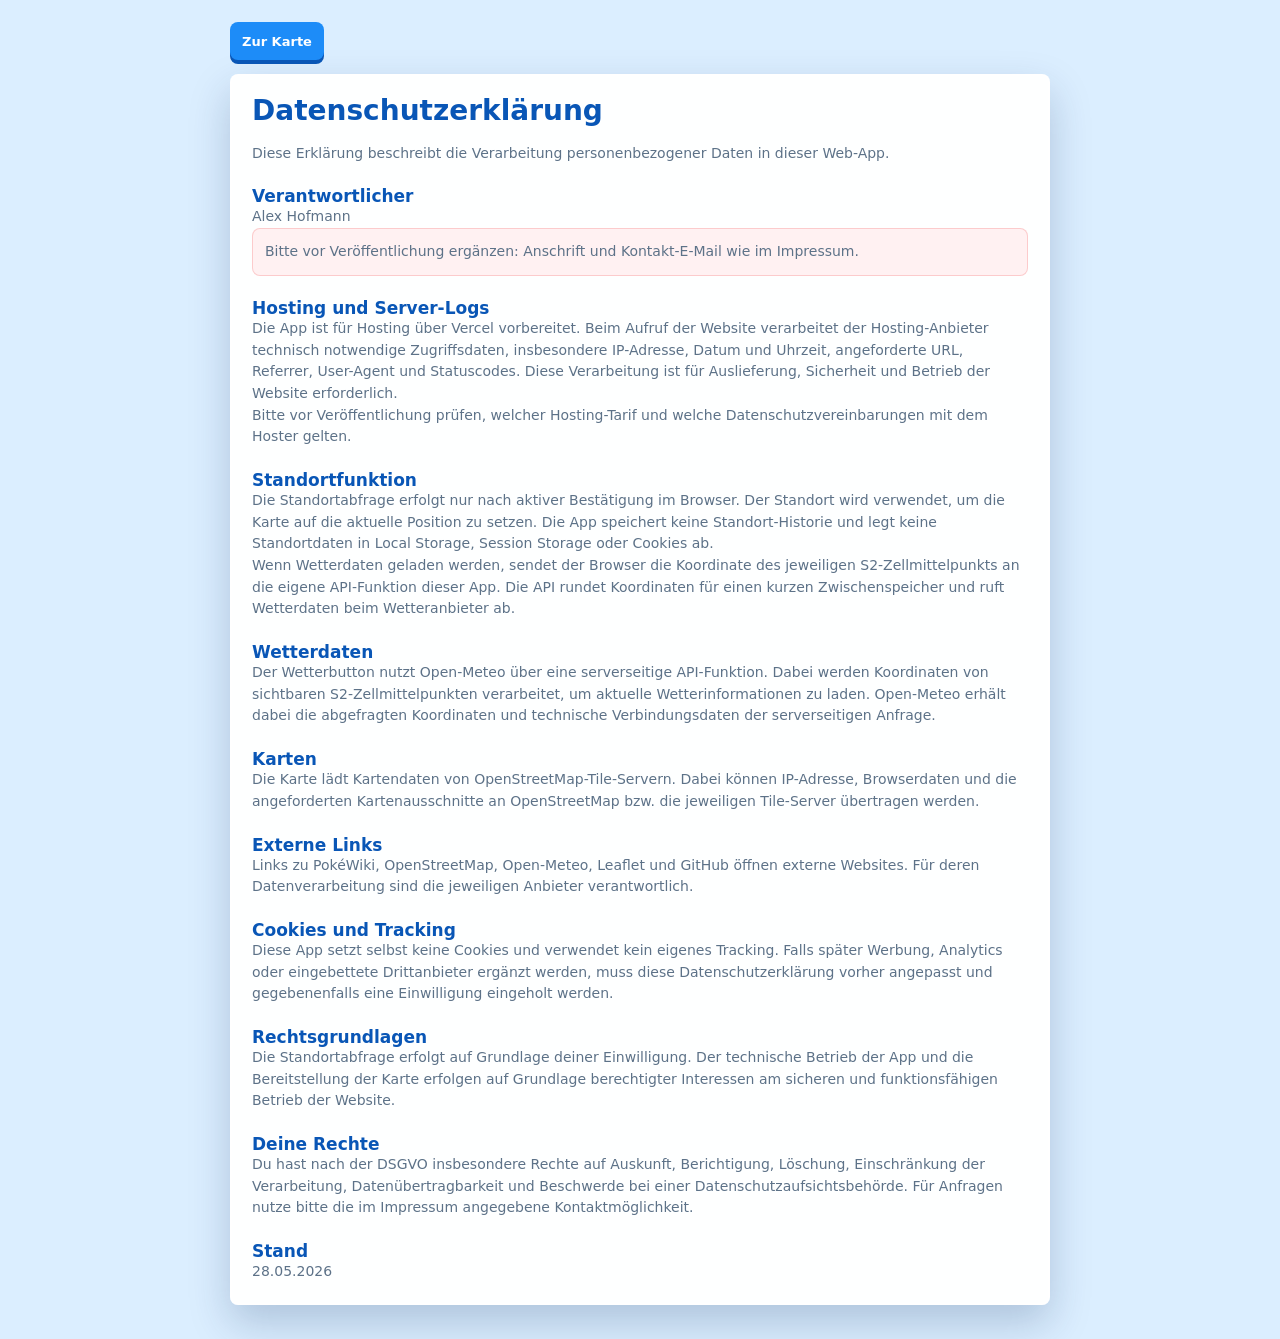
==== s2-niantic-map/datenschutz.html @ 235d359f "Add German legal basics" ====
<!doctype html>
<html lang="de">
  <head>
    <meta charset="utf-8" />
    <meta name="viewport" content="width=device-width, initial-scale=1, viewport-fit=cover" />
    <meta name="theme-color" content="#0f766e" />
    <title>Datenschutz · S2 Maps für Niantic Spiele</title>
    <link rel="icon" href="icon.svg" type="image/svg+xml" />
    <link rel="stylesheet" href="styles.css" />
  </head>
  <body class="legal-page">
    <main class="legal-document">
      <a class="legal-back" href="index.html">Zur Karte</a>
      <article class="legal-card">
        <h1>Datenschutzerklärung</h1>
        <p>Diese Erklärung beschreibt die Verarbeitung personenbezogener Daten in dieser Web-App.</p>

        <section>
          <h2>Verantwortlicher</h2>
          <p>Alex Hofmann</p>
          <p class="legal-placeholder">Bitte vor Veröffentlichung ergänzen: Anschrift und Kontakt-E-Mail wie im Impressum.</p>
        </section>

        <section>
          <h2>Hosting und Server-Logs</h2>
          <p>Die App ist für Hosting über Vercel vorbereitet. Beim Aufruf der Website verarbeitet der Hosting-Anbieter technisch notwendige Zugriffsdaten, insbesondere IP-Adresse, Datum und Uhrzeit, angeforderte URL, Referrer, User-Agent und Statuscodes. Diese Verarbeitung ist für Auslieferung, Sicherheit und Betrieb der Website erforderlich.</p>
          <p>Bitte vor Veröffentlichung prüfen, welcher Hosting-Tarif und welche Datenschutzvereinbarungen mit dem Hoster gelten.</p>
        </section>

        <section>
          <h2>Standortfunktion</h2>
          <p>Die Standortabfrage erfolgt nur nach aktiver Bestätigung im Browser. Der Standort wird verwendet, um die Karte auf die aktuelle Position zu setzen. Die App speichert keine Standort-Historie und legt keine Standortdaten in Local Storage, Session Storage oder Cookies ab.</p>
          <p>Wenn Wetterdaten geladen werden, sendet der Browser die Koordinate des jeweiligen S2-Zellmittelpunkts an die eigene API-Funktion dieser App. Die API rundet Koordinaten für einen kurzen Zwischenspeicher und ruft Wetterdaten beim Wetteranbieter ab.</p>
        </section>

        <section>
          <h2>Wetterdaten</h2>
          <p>Der Wetterbutton nutzt Open-Meteo über eine serverseitige API-Funktion. Dabei werden Koordinaten von sichtbaren S2-Zellmittelpunkten verarbeitet, um aktuelle Wetterinformationen zu laden. Open-Meteo erhält dabei die abgefragten Koordinaten und technische Verbindungsdaten der serverseitigen Anfrage.</p>
        </section>

        <section>
          <h2>Karten</h2>
          <p>Die Karte lädt Kartendaten von OpenStreetMap-Tile-Servern. Dabei können IP-Adresse, Browserdaten und die angeforderten Kartenausschnitte an OpenStreetMap bzw. die jeweiligen Tile-Server übertragen werden.</p>
        </section>

        <section>
          <h2>Externe Links</h2>
          <p>Links zu PokéWiki, OpenStreetMap, Open-Meteo, Leaflet und GitHub öffnen externe Websites. Für deren Datenverarbeitung sind die jeweiligen Anbieter verantwortlich.</p>
        </section>

        <section>
          <h2>Cookies und Tracking</h2>
          <p>Diese App setzt selbst keine Cookies und verwendet kein eigenes Tracking. Falls später Werbung, Analytics oder eingebettete Drittanbieter ergänzt werden, muss diese Datenschutzerklärung vorher angepasst und gegebenenfalls eine Einwilligung eingeholt werden.</p>
        </section>

        <section>
          <h2>Rechtsgrundlagen</h2>
          <p>Die Standortabfrage erfolgt auf Grundlage deiner Einwilligung. Der technische Betrieb der App und die Bereitstellung der Karte erfolgen auf Grundlage berechtigter Interessen am sicheren und funktionsfähigen Betrieb der Website.</p>
        </section>

        <section>
          <h2>Deine Rechte</h2>
          <p>Du hast nach der DSGVO insbesondere Rechte auf Auskunft, Berichtigung, Löschung, Einschränkung der Verarbeitung, Datenübertragbarkeit und Beschwerde bei einer Datenschutzaufsichtsbehörde. Für Anfragen nutze bitte die im Impressum angegebene Kontaktmöglichkeit.</p>
        </section>

        <section>
          <h2>Stand</h2>
          <p>28.05.2026</p>
        </section>
      </article>
    </main>
  </body>
</html>
---- s2-niantic-map/styles.css ----
:root {
  color-scheme: light;
  --ink: #102033;
  --muted: #5d7288;
  --surface: rgba(255, 255, 255, 0.92);
  --surface-solid: #ffffff;
  --line: rgba(20, 75, 130, 0.18);
  --shadow: 0 18px 42px rgba(12, 47, 92, 0.2);
  --accent: #1d8cf8;
  --accent-strong: #0956b6;
  --accent-soft: #e7f3ff;
  --spark: #ffcb05;
  --spark-strong: #f2a900;
  --danger: #ef4444;
  font-family:
    Inter, ui-sans-serif, system-ui, -apple-system, BlinkMacSystemFont, "Segoe UI", sans-serif;
}

* {
  box-sizing: border-box;
}

html,
body,
.app-shell,
.map-stage,
#map {
  min-height: 100%;
  height: 100%;
}

body {
  margin: 0;
  color: var(--ink);
  background: #dbeeff;
}

.leaflet-pane,
.leaflet-tile,
.leaflet-marker-icon,
.leaflet-marker-shadow,
.leaflet-tile-container,
.leaflet-pane > svg,
.leaflet-pane > canvas,
.leaflet-zoom-box,
.leaflet-image-layer,
.leaflet-layer {
  position: absolute;
  left: 0;
  top: 0;
}

.leaflet-container {
  overflow: hidden;
  position: relative;
  touch-action: pan-x pan-y;
  font-family: inherit;
}

.leaflet-tile,
.leaflet-marker-icon,
.leaflet-marker-shadow {
  user-select: none;
  -webkit-user-drag: none;
}

.leaflet-tile {
  width: 256px;
  height: 256px;
}

.leaflet-pane {
  z-index: 400;
}

.leaflet-tile-pane {
  z-index: 200;
}

.leaflet-overlay-pane {
  z-index: 400;
}

.leaflet-shadow-pane {
  z-index: 500;
}

.leaflet-marker-pane {
  z-index: 600;
}

.leaflet-tooltip-pane {
  z-index: 650;
}

.leaflet-popup-pane {
  z-index: 700;
}

.leaflet-map-pane canvas,
.leaflet-map-pane svg {
  z-index: 200;
}

.leaflet-control {
  position: relative;
  z-index: 800;
  pointer-events: auto;
}

.leaflet-top,
.leaflet-bottom {
  position: absolute;
  z-index: 1000;
  pointer-events: none;
}

.leaflet-top {
  top: 0;
}

.leaflet-right {
  right: 0;
}

.leaflet-bottom {
  bottom: 0;
}

.leaflet-left {
  left: 0;
}

.leaflet-control {
  float: left;
  clear: both;
}

.leaflet-right .leaflet-control {
  float: right;
}

.leaflet-top .leaflet-control {
  margin-top: 10px;
}

.leaflet-bottom .leaflet-control {
  margin-bottom: 10px;
}

.leaflet-left .leaflet-control {
  margin-left: 10px;
}

.leaflet-right .leaflet-control {
  margin-right: 10px;
}

.leaflet-control-zoom {
  border: 2px solid rgba(255, 255, 255, 0.86);
  border-radius: 8px;
  overflow: hidden;
  background: #fff;
  box-shadow: 0 10px 24px rgba(12, 47, 92, 0.2);
}

.leaflet-control-zoom a {
  display: block;
  width: 40px;
  height: 40px;
  color: #fff;
  text-align: center;
  text-decoration: none;
  line-height: 40px;
  font-size: 20px;
  font-weight: 700;
  background: #1d8cf8;
}

.leaflet-control-zoom a + a {
  border-top: 1px solid rgba(255, 255, 255, 0.32);
}

.leaflet-control-attribution {
  padding: 3px 7px;
  border-radius: 6px 0 0;
  background: rgba(255, 255, 255, 0.9);
}

.leaflet-control-attribution a {
  color: var(--accent-strong);
}

.leaflet-tooltip {
  position: absolute;
  padding: 7px 9px;
  border: 1px solid rgba(29, 140, 248, 0.24);
  border-radius: 6px;
  color: var(--ink);
  background: rgba(255, 255, 255, 0.97);
  box-shadow: 0 10px 26px rgba(12, 47, 92, 0.18);
  white-space: nowrap;
  pointer-events: none;
}

button,
input {
  font: inherit;
}

button {
  border: 0;
  cursor: pointer;
}

.app-shell {
  width: 100%;
  overflow: hidden;
}

.map-stage {
  position: relative;
  isolation: isolate;
}

#map {
  z-index: 1;
  background: #cfe7fb;
}

.awaiting-location #map,
.awaiting-location .topbar,
.awaiting-location .location-panel,
.awaiting-location .location-panel-toggle,
.awaiting-location .panel-toggle,
.awaiting-location .help-toggle,
.awaiting-location .help-panel,
.awaiting-location .about-panel,
.awaiting-location .control-panel,
.awaiting-location .leaflet-control-container {
  visibility: hidden;
}

.topbar {
  position: absolute;
  z-index: 500;
  top: max(12px, env(safe-area-inset-top));
  left: 12px;
  right: 12px;
  display: flex;
  align-items: center;
  justify-content: space-between;
  gap: 12px;
  pointer-events: none;
}

.brand {
  display: flex;
  align-items: center;
  gap: 10px;
  min-width: 0;
  padding: 10px 13px;
  border: 2px solid rgba(255, 255, 255, 0.9);
  border-radius: 8px;
  background: rgba(255, 255, 255, 0.9);
  box-shadow: 0 14px 34px rgba(12, 47, 92, 0.2);
  backdrop-filter: blur(18px);
  pointer-events: auto;
  text-align: left;
  transition:
    border-color 140ms ease,
    box-shadow 140ms ease,
    transform 140ms ease;
}

.brand:hover,
.brand:focus-visible {
  border-color: var(--spark);
  box-shadow: 0 16px 36px rgba(12, 47, 92, 0.24), 0 0 0 3px rgba(255, 203, 5, 0.32);
  transform: translateY(-1px);
}

.brand-mark {
  width: 32px;
  height: 32px;
  flex: 0 0 32px;
  border-radius: 50%;
  border: 3px solid #0956b6;
  background:
    radial-gradient(circle at 70% 30%, var(--spark) 0 10%, transparent 11%),
    linear-gradient(90deg, transparent 0 30%, rgba(9, 86, 182, 0.7) 31% 36%, transparent 37% 63%, rgba(9, 86, 182, 0.7) 64% 69%, transparent 70%),
    linear-gradient(0deg, transparent 0 30%, rgba(9, 86, 182, 0.7) 31% 36%, transparent 37% 63%, rgba(9, 86, 182, 0.7) 64% 69%, transparent 70%),
    radial-gradient(circle, #ffffff 0 58%, #e7f3ff 59% 100%);
  box-shadow:
    inset 0 0 0 2px rgba(255, 255, 255, 0.78),
    0 3px 0 rgba(16, 32, 51, 0.16);
}

.brand h1,
.brand p,
.panel-header h2,
.panel-header p,
.legend h2,
.legend p {
  margin: 0;
}

.brand h1 {
  color: #0956b6;
  font-size: 16px;
  line-height: 1.1;
}

.brand p {
  max-width: 36ch;
  margin-top: 2px;
  color: var(--muted);
  font-size: 12px;
}

.legal-links {
  position: absolute;
  z-index: 540;
  top: max(14px, calc(env(safe-area-inset-top) + 2px));
  right: 12px;
  display: flex;
  gap: 6px;
  pointer-events: auto;
}

.legal-links a {
  min-height: 34px;
  display: inline-flex;
  align-items: center;
  padding: 0 10px;
  border: 1px solid rgba(29, 140, 248, 0.18);
  border-radius: 8px;
  color: #0956b6;
  background: rgba(255, 255, 255, 0.94);
  box-shadow: 0 10px 24px rgba(12, 47, 92, 0.16);
  font-size: 12px;
  font-weight: 900;
  text-decoration: none;
  backdrop-filter: blur(18px);
}

.legal-links a:hover,
.legal-links a:focus-visible {
  border-color: var(--spark);
  background: #fff8d6;
}

.about-panel {
  position: absolute;
  z-index: 525;
  top: max(82px, calc(env(safe-area-inset-top) + 82px));
  left: 12px;
  width: min(390px, calc(100vw - 24px));
  display: grid;
  gap: 12px;
  padding: 14px;
  border: 2px solid rgba(255, 255, 255, 0.92);
  border-radius: 8px;
  background: rgba(255, 255, 255, 0.96);
  box-shadow: 0 18px 42px rgba(12, 47, 92, 0.24);
  backdrop-filter: blur(18px);
  transition:
    opacity 160ms ease,
    transform 160ms ease,
    visibility 160ms ease;
}

.about-panel.is-collapsed {
  visibility: hidden;
  opacity: 0;
  transform: translateY(-12px);
  pointer-events: none;
}

.about-list,
.about-list dt,
.about-list dd {
  margin: 0;
}

.about-list {
  display: grid;
  gap: 8px;
}

.about-list div {
  display: grid;
  grid-template-columns: 74px minmax(0, 1fr);
  gap: 10px;
  align-items: baseline;
  min-width: 0;
  padding: 9px 10px;
  border: 1px solid rgba(29, 140, 248, 0.14);
  border-radius: 8px;
  background: #f8fbff;
}

.about-list dt {
  color: #0956b6;
  font-size: 12px;
  font-weight: 900;
}

.about-list dd {
  min-width: 0;
  color: var(--muted);
  font-size: 12px;
  line-height: 1.35;
  overflow-wrap: anywhere;
}

.about-list a {
  color: #0956b6;
  font-weight: 900;
  text-decoration: none;
}

.about-list a:hover,
.about-list a:focus-visible {
  text-decoration: underline;
}

.icon-button {
  display: grid;
  width: 44px;
  height: 44px;
  place-items: center;
  flex: 0 0 44px;
  border: 2px solid rgba(255, 255, 255, 0.9);
  border-radius: 8px;
  color: #0956b6;
  background: #fff;
  box-shadow: 0 8px 18px rgba(12, 47, 92, 0.16);
  pointer-events: auto;
}

.icon-button span {
  font-size: 24px;
  line-height: 1;
}

.icon-button.compact {
  width: 42px;
  height: 42px;
  box-shadow: none;
}

.ghost {
  color: var(--muted);
  background: transparent;
  box-shadow: none;
}

.panel-close-button {
  display: grid;
  width: 48px;
  height: 48px;
  place-items: center;
  flex: 0 0 48px;
  border: 1px solid rgba(29, 140, 248, 0.18);
  border-radius: 8px;
  color: #0956b6;
  background: #f1f8ff;
  font-size: 24px;
  line-height: 1;
}

.location-consent {
  position: absolute;
  z-index: 530;
  top: 50%;
  left: 50%;
  width: min(340px, calc(100vw - 24px));
  display: grid;
  gap: 14px;
  padding: 16px;
  border: 2px solid rgba(255, 255, 255, 0.95);
  border-radius: 8px;
  background: rgba(255, 255, 255, 0.94);
  box-shadow: 0 20px 46px rgba(12, 47, 92, 0.28);
  transform: translate(-50%, -50%);
  backdrop-filter: blur(18px);
}

.location-consent.is-hidden {
  display: none;
}

.location-consent p {
  margin: 0;
  color: #0956b6;
  font-size: 17px;
  font-weight: 900;
  text-align: center;
}

.location-consent span {
  color: var(--muted);
  font-size: 12px;
  line-height: 1.4;
  text-align: center;
}

.location-consent div {
  display: grid;
  grid-template-columns: 1fr 1fr;
  gap: 8px;
}

.location-consent button {
  min-height: 44px;
  border-radius: 8px;
  color: #fff;
  background: #1d8cf8;
  box-shadow: 0 4px 0 #0956b6;
  font-weight: 900;
}

.location-consent button + button {
  color: #102033;
  background: var(--spark);
  box-shadow: 0 4px 0 var(--spark-strong);
}

.location-panel {
  position: absolute;
  z-index: 505;
  top: max(82px, calc(env(safe-area-inset-top) + 82px));
  left: 12px;
  width: min(430px, calc(100vw - 24px));
  display: grid;
  gap: 9px;
  padding: 12px;
  border: 2px solid rgba(255, 255, 255, 0.9);
  border-radius: 8px;
  background: rgba(255, 255, 255, 0.92);
  box-shadow: 0 14px 34px rgba(12, 47, 92, 0.2);
  backdrop-filter: blur(18px);
  transition:
    opacity 160ms ease,
    transform 160ms ease,
    visibility 160ms ease;
}

.location-panel.is-collapsed {
  visibility: hidden;
  opacity: 0;
  transform: translateY(-12px);
  pointer-events: none;
}

.location-panel-header {
  display: flex;
  align-items: center;
  justify-content: space-between;
  gap: 10px;
}

.location-panel-header span {
  color: #0956b6;
  font-size: 14px;
  font-weight: 900;
}

.location-panel-toggle {
  position: absolute;
  z-index: 506;
  top: max(82px, calc(env(safe-area-inset-top) + 82px));
  left: 12px;
  display: none;
  width: 48px;
  height: 48px;
  border: 2px solid rgba(255, 255, 255, 0.9);
  border-radius: 8px;
  color: #0956b6;
  background: #fff;
  box-shadow: 0 12px 28px rgba(12, 47, 92, 0.2);
  font-size: 36px;
}

.location-panel-toggle.is-visible {
  display: grid;
  place-items: center;
}

.mode-switch {
  display: grid;
  grid-template-columns: 1fr 1fr;
  gap: 6px;
}

.mode-switch label {
  min-width: 0;
}

.mode-switch input {
  position: absolute;
  opacity: 0;
  pointer-events: none;
}

.mode-switch span {
  display: grid;
  min-height: 34px;
  place-items: center;
  border: 1px solid rgba(29, 140, 248, 0.18);
  border-radius: 8px;
  color: #5d7288;
  background: #f1f8ff;
  font-size: 13px;
  font-weight: 800;
}

.mode-switch input:checked + span {
  color: #fff;
  border-color: #0956b6;
  background: #1d8cf8;
}

.location-row {
  display: grid;
  grid-template-columns: minmax(0, 1fr) 64px 42px;
  gap: 8px;
}

.location-row input {
  min-width: 0;
  min-height: 42px;
  padding: 0 11px;
  border: 1px solid rgba(29, 140, 248, 0.24);
  border-radius: 8px;
  color: var(--ink);
  background: #fff;
}

.location-row button:not(.icon-button) {
  min-height: 42px;
  border-radius: 8px;
  color: #fff;
  background: #1d8cf8;
  box-shadow: 0 3px 0 #0956b6;
  font-weight: 900;
}

.location-panel p {
  margin: 0;
  color: var(--muted);
  font-size: 12px;
  line-height: 1.35;
}

.panel-toggle {
  position: absolute;
  z-index: 520;
  right: 14px;
  bottom: max(18px, env(safe-area-inset-bottom));
  min-width: 84px;
  min-height: 44px;
  border-radius: 8px;
  color: #fff;
  background: #1d8cf8;
  box-shadow: 0 5px 0 #0956b6, 0 14px 28px rgba(12, 47, 92, 0.2);
  font-weight: 900;
}

.help-toggle {
  position: absolute;
  z-index: 520;
  right: 108px;
  bottom: max(18px, env(safe-area-inset-bottom));
  width: 44px;
  height: 44px;
  border-radius: 50%;
  color: #102033;
  background: var(--spark);
  box-shadow: 0 5px 0 var(--spark-strong), 0 14px 28px rgba(12, 47, 92, 0.2);
  font-size: 20px;
  font-weight: 900;
}

.help-panel {
  position: absolute;
  z-index: 515;
  right: 12px;
  bottom: 78px;
  width: min(372px, calc(100vw - 24px));
  max-height: min(64vh, 540px);
  display: flex;
  flex-direction: column;
  gap: 12px;
  padding: 14px;
  border: 2px solid rgba(255, 255, 255, 0.9);
  border-radius: 8px;
  background: rgba(255, 255, 255, 0.94);
  box-shadow: 0 18px 42px rgba(12, 47, 92, 0.24);
  backdrop-filter: blur(18px);
  transition:
    opacity 160ms ease,
    transform 160ms ease,
    visibility 160ms ease;
}

.help-panel.is-collapsed {
  visibility: hidden;
  opacity: 0;
  transform: translateY(16px);
  pointer-events: none;
}

.control-panel {
  position: absolute;
  z-index: 510;
  right: 12px;
  bottom: 78px;
  width: min(372px, calc(100vw - 24px));
  max-height: min(72vh, 660px);
  display: flex;
  flex-direction: column;
  gap: 14px;
  padding: 14px;
  border: 2px solid rgba(255, 255, 255, 0.9);
  border-radius: 8px;
  background: rgba(255, 255, 255, 0.94);
  box-shadow: 0 18px 42px rgba(12, 47, 92, 0.24);
  backdrop-filter: blur(18px);
  transform: translateY(0);
  transition:
    opacity 160ms ease,
    transform 160ms ease,
    visibility 160ms ease;
}

.control-panel.is-collapsed {
  visibility: hidden;
  opacity: 0;
  transform: translateY(16px);
  pointer-events: none;
}

.panel-header {
  display: flex;
  justify-content: space-between;
  gap: 12px;
  align-items: center;
}

.panel-header h2,
.legend h2 {
  color: #0956b6;
  font-size: 14px;
  letter-spacing: 0;
}

.panel-header p {
  margin-top: 3px;
  color: var(--muted);
  font-size: 12px;
}

.layer-list {
  display: grid;
  gap: 10px;
  overflow: auto;
  padding-right: 2px;
}

.layer-card {
  position: relative;
  display: grid;
  grid-template-columns: 1fr 32px;
  gap: 8px;
  padding: 11px;
  border: 1px solid rgba(29, 140, 248, 0.16);
  border-radius: 8px;
  background: #f8fbff;
}

.layer-toggle {
  display: grid;
  grid-template-columns: 20px 18px 1fr;
  gap: 9px;
  align-items: center;
  min-width: 0;
  font-weight: 700;
}

.layer-toggle input {
  width: 20px;
  height: 20px;
  accent-color: var(--accent);
}

.swatch {
  width: 16px;
  height: 16px;
  border-radius: 4px;
  border: 3px solid currentColor;
  background: color-mix(in srgb, currentColor 20%, transparent);
}

.layer-title {
  min-width: 0;
  font-size: 14px;
}

.info-button {
  width: 32px;
  height: 32px;
  border-radius: 50%;
  color: #0956b6;
  background: #e7f3ff;
  font-weight: 900;
}

.layer-description {
  display: none;
  grid-column: 1 / -1;
  margin: 0;
  color: var(--muted);
  font-size: 12px;
  line-height: 1.45;
}

.layer-card.is-open .layer-description,
.layer-card:focus-within .layer-description,
.layer-card:hover .layer-description {
  display: block;
}

.weather-controls {
  display: grid;
  grid-template-columns: 1fr 88px;
  gap: 10px;
  align-items: center;
  padding: 11px;
  border: 1px solid rgba(29, 140, 248, 0.16);
  border-radius: 8px;
  background: #f8fbff;
}

.weather-controls h2,
.weather-controls p {
  margin: 0;
}

.weather-controls h2 {
  color: #0956b6;
  font-size: 14px;
}

.weather-controls p {
  margin-top: 3px;
  color: var(--muted);
  font-size: 12px;
  line-height: 1.35;
}

.weather-controls button {
  min-height: 40px;
  border-radius: 8px;
  color: #fff;
  background: #1d8cf8;
  box-shadow: 0 3px 0 #0956b6;
  font-weight: 900;
}

.weather-controls button.is-active {
  background: var(--danger);
  box-shadow: 0 3px 0 #b91c1c;
}

.legend {
  padding-top: 12px;
  border-top: 1px solid var(--line);
}

.boost-list {
  padding-top: 12px;
  border-top: 1px solid var(--line);
}

.help-panel .boost-list {
  overflow: auto;
  padding-top: 0;
  border-top: 0;
}

.boost-list h2,
.boost-list dl,
.boost-list dt,
.boost-list dd {
  margin: 0;
}

.boost-list h2 {
  font-size: 14px;
}

.boost-list dl {
  display: grid;
  gap: 6px;
  margin-top: 8px;
}

.boost-list div {
  display: grid;
  grid-template-columns: 104px minmax(0, 1fr);
  gap: 8px;
  align-items: start;
  min-width: 0;
}

.boost-list dt {
  color: #0956b6;
  font-size: 12px;
  font-weight: 900;
}

.boost-list dd {
  display: grid;
  gap: 2px;
  min-width: 0;
  color: var(--muted);
  font-size: 12px;
  line-height: 1.25;
}

.boost-list b {
  color: var(--ink);
  font-weight: 900;
}

.boost-list span {
  display: block;
}

.type-links {
  display: flex;
  flex-wrap: wrap;
  gap: 6px;
}

.type-links a {
  display: inline-flex;
  min-height: 28px;
  align-items: center;
  padding: 0 9px;
  border: 1px solid rgba(29, 140, 248, 0.2);
  border-radius: 8px;
  color: #0956b6;
  background: #e7f3ff;
  font-size: 12px;
  font-weight: 900;
  text-decoration: none;
}

.type-links a:hover,
.type-links a:focus-visible {
  border-color: var(--spark);
  background: #fff8d6;
  text-decoration: none;
}

.source-note {
  margin: 10px 0 0;
  color: var(--muted);
  font-size: 11px;
  line-height: 1.35;
}

.legend p {
  margin-top: 5px;
  color: var(--muted);
  font-size: 12px;
  line-height: 1.45;
}

.s2-label {
  padding: 3px 7px;
  border-radius: 8px;
  border: 2px solid rgba(255, 255, 255, 0.92);
  color: #0956b6;
  background: rgba(255, 255, 255, 0.9);
  box-shadow: 0 7px 16px rgba(12, 47, 92, 0.16);
  font-size: 10px;
  font-weight: 900;
  white-space: nowrap;
}

.s2-label.is-weather {
  color: #fff;
  border-color: rgba(255, 255, 255, 0.92);
  box-shadow: 0 8px 18px rgba(12, 47, 92, 0.24);
  text-shadow: 0 1px 1px rgba(0, 0, 0, 0.28);
}

.leaflet-control-attribution {
  font-size: 10px;
}

.legal-page {
  min-height: 100%;
  height: auto;
  overflow: auto;
  background: #dbeeff;
}

.legal-document {
  width: min(820px, calc(100vw - 28px));
  margin: 0 auto;
  padding: max(22px, env(safe-area-inset-top)) 0 max(34px, env(safe-area-inset-bottom));
  color: var(--ink);
}

.legal-back {
  display: inline-flex;
  min-height: 38px;
  align-items: center;
  margin-bottom: 14px;
  padding: 0 12px;
  border-radius: 8px;
  color: #fff;
  background: #1d8cf8;
  box-shadow: 0 4px 0 #0956b6;
  font-size: 13px;
  font-weight: 900;
  text-decoration: none;
}

.legal-card {
  display: grid;
  gap: 16px;
  padding: 20px;
  border: 2px solid rgba(255, 255, 255, 0.92);
  border-radius: 8px;
  background: rgba(255, 255, 255, 0.96);
  box-shadow: 0 18px 42px rgba(12, 47, 92, 0.22);
}

.legal-card h1,
.legal-card h2,
.legal-card p,
.legal-card ul {
  margin: 0;
}

.legal-card h1 {
  color: #0956b6;
  font-size: 28px;
  line-height: 1.1;
}

.legal-card h2 {
  margin-top: 6px;
  color: #0956b6;
  font-size: 17px;
}

.legal-card p,
.legal-card li {
  color: var(--muted);
  font-size: 14px;
  line-height: 1.55;
}

.legal-card ul {
  padding-left: 20px;
}

.legal-card a {
  color: #0956b6;
  font-weight: 800;
}

.legal-placeholder {
  padding: 12px;
  border: 1px solid rgba(239, 68, 68, 0.22);
  border-radius: 8px;
  color: #991b1b;
  background: #fff1f2;
}

@media (max-width: 700px) {
  .topbar {
    align-items: flex-start;
  }

  .brand {
    max-width: calc(100vw - 82px);
  }

  .legal-links {
    top: max(74px, calc(env(safe-area-inset-top) + 74px));
    left: 10px;
    right: auto;
  }

  .awaiting-location .legal-links {
    top: max(12px, env(safe-area-inset-top));
    left: auto;
    right: 10px;
  }

  .legal-links a {
    min-height: 32px;
    padding: 0 8px;
    font-size: 11px;
  }

  .brand p {
    display: none;
  }

  .location-panel {
    top: max(114px, calc(env(safe-area-inset-top) + 114px));
    left: 10px;
    right: 10px;
    width: auto;
  }

  .about-panel {
    top: max(74px, calc(env(safe-area-inset-top) + 74px));
    left: 10px;
    right: 10px;
    width: auto;
  }

  .location-panel-toggle {
    top: max(114px, calc(env(safe-area-inset-top) + 114px));
    left: 10px;
  }

  .control-panel {
    left: 10px;
    right: 10px;
    bottom: 74px;
    width: auto;
    max-height: 56vh;
  }

  .help-panel {
    left: 10px;
    right: 10px;
    bottom: 74px;
    width: auto;
  }
}
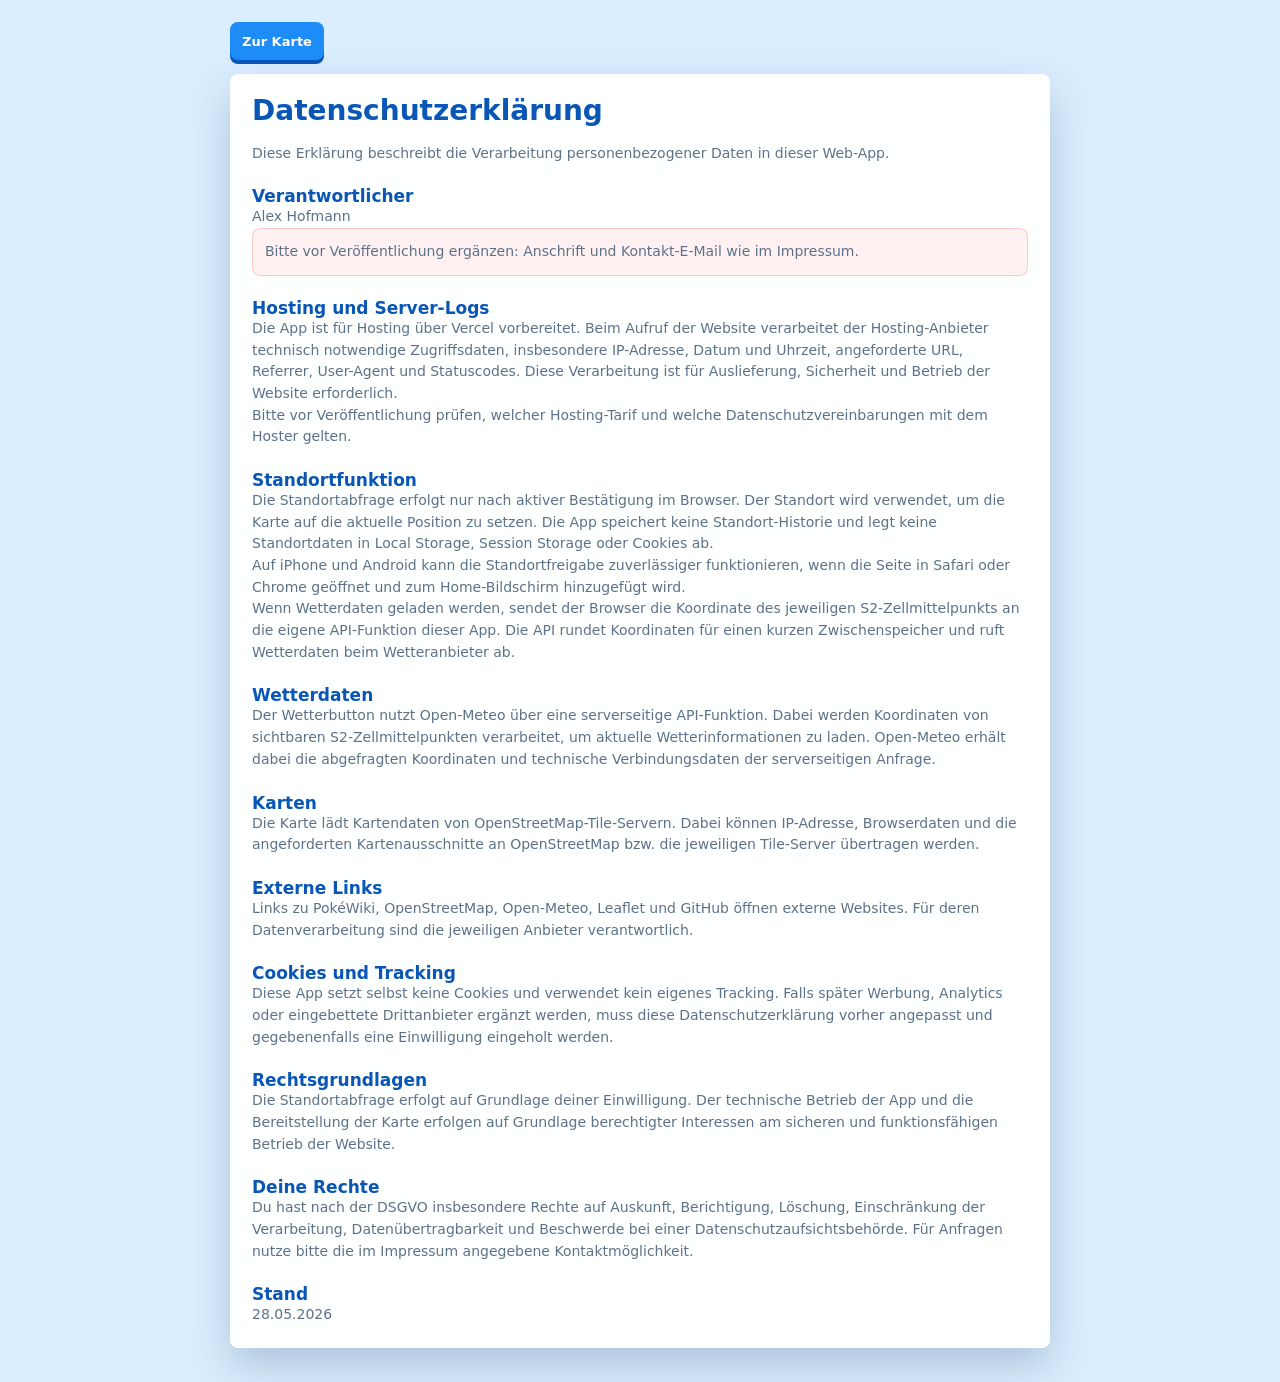
==== commit d5e0c3e4: "Add PWA install support" ====
--- a/s2-niantic-map/datenschutz.html
+++ b/s2-niantic-map/datenschutz.html
@@ -4,7 +4,7 @@
     <meta charset="utf-8" />
     <meta name="viewport" content="width=device-width, initial-scale=1, viewport-fit=cover" />
     <meta name="theme-color" content="#0f766e" />
-    <title>Datenschutz · S2 Maps für Niantic Spiele</title>
+    <title>Datenschutz · S2 Maps für Niantic-Spiele</title>
     <link rel="icon" href="icon.svg" type="image/svg+xml" />
     <link rel="stylesheet" href="styles.css" />
   </head>
@@ -30,6 +30,7 @@
         <section>
           <h2>Standortfunktion</h2>
           <p>Die Standortabfrage erfolgt nur nach aktiver Bestätigung im Browser. Der Standort wird verwendet, um die Karte auf die aktuelle Position zu setzen. Die App speichert keine Standort-Historie und legt keine Standortdaten in Local Storage, Session Storage oder Cookies ab.</p>
+          <p>Auf iPhone und Android kann die Standortfreigabe zuverlässiger funktionieren, wenn die Seite in Safari oder Chrome geöffnet und zum Home-Bildschirm hinzugefügt wird.</p>
           <p>Wenn Wetterdaten geladen werden, sendet der Browser die Koordinate des jeweiligen S2-Zellmittelpunkts an die eigene API-Funktion dieser App. Die API rundet Koordinaten für einen kurzen Zwischenspeicher und ruft Wetterdaten beim Wetteranbieter ab.</p>
         </section>
 
--- a/s2-niantic-map/styles.css
+++ b/s2-niantic-map/styles.css
@@ -425,6 +425,33 @@
   text-decoration: underline;
 }
 
+.install-box {
+  display: grid;
+  gap: 7px;
+}
+
+.install-box button {
+  min-height: 38px;
+  width: fit-content;
+  padding: 0 12px;
+  border-radius: 8px;
+  color: #fff;
+  background: #1d8cf8;
+  box-shadow: 0 3px 0 #0956b6;
+  font-size: 12px;
+  font-weight: 900;
+}
+
+.install-box button.is-hidden {
+  display: none;
+}
+
+.install-box span {
+  color: var(--muted);
+  font-size: 12px;
+  line-height: 1.35;
+}
+
 .icon-button {
   display: grid;
   width: 44px;
@@ -1124,7 +1151,7 @@
   }
 
   .about-panel {
-    top: max(74px, calc(env(safe-area-inset-top) + 74px));
+    top: max(114px, calc(env(safe-area-inset-top) + 114px));
     left: 10px;
     right: 10px;
     width: auto;
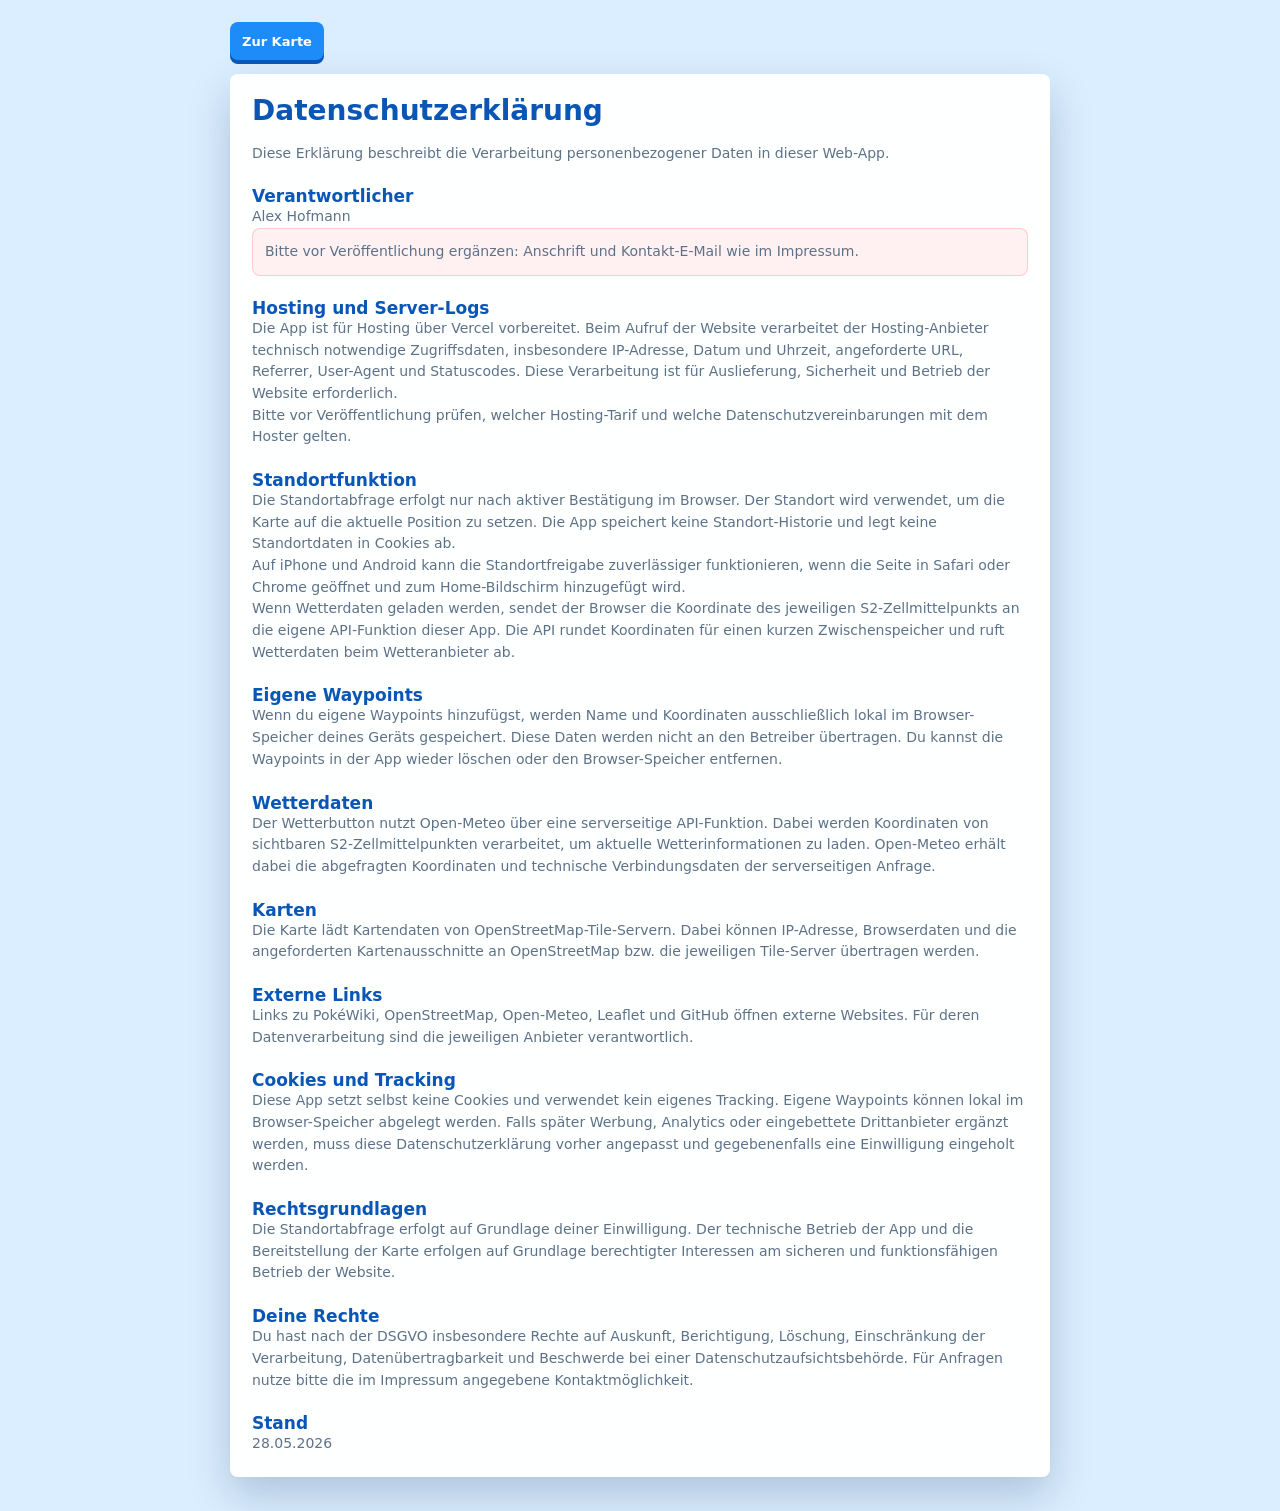
==== commit d2b4369b: "Add local waypoint entry flow" ====
--- a/s2-niantic-map/datenschutz.html
+++ b/s2-niantic-map/datenschutz.html
@@ -29,9 +29,14 @@
 
         <section>
           <h2>Standortfunktion</h2>
-          <p>Die Standortabfrage erfolgt nur nach aktiver Bestätigung im Browser. Der Standort wird verwendet, um die Karte auf die aktuelle Position zu setzen. Die App speichert keine Standort-Historie und legt keine Standortdaten in Local Storage, Session Storage oder Cookies ab.</p>
+          <p>Die Standortabfrage erfolgt nur nach aktiver Bestätigung im Browser. Der Standort wird verwendet, um die Karte auf die aktuelle Position zu setzen. Die App speichert keine Standort-Historie und legt keine Standortdaten in Cookies ab.</p>
           <p>Auf iPhone und Android kann die Standortfreigabe zuverlässiger funktionieren, wenn die Seite in Safari oder Chrome geöffnet und zum Home-Bildschirm hinzugefügt wird.</p>
           <p>Wenn Wetterdaten geladen werden, sendet der Browser die Koordinate des jeweiligen S2-Zellmittelpunkts an die eigene API-Funktion dieser App. Die API rundet Koordinaten für einen kurzen Zwischenspeicher und ruft Wetterdaten beim Wetteranbieter ab.</p>
+        </section>
+
+        <section>
+          <h2>Eigene Waypoints</h2>
+          <p>Wenn du eigene Waypoints hinzufügst, werden Name und Koordinaten ausschließlich lokal im Browser-Speicher deines Geräts gespeichert. Diese Daten werden nicht an den Betreiber übertragen. Du kannst die Waypoints in der App wieder löschen oder den Browser-Speicher entfernen.</p>
         </section>
 
         <section>
@@ -51,7 +56,7 @@
 
         <section>
           <h2>Cookies und Tracking</h2>
-          <p>Diese App setzt selbst keine Cookies und verwendet kein eigenes Tracking. Falls später Werbung, Analytics oder eingebettete Drittanbieter ergänzt werden, muss diese Datenschutzerklärung vorher angepasst und gegebenenfalls eine Einwilligung eingeholt werden.</p>
+          <p>Diese App setzt selbst keine Cookies und verwendet kein eigenes Tracking. Eigene Waypoints können lokal im Browser-Speicher abgelegt werden. Falls später Werbung, Analytics oder eingebettete Drittanbieter ergänzt werden, muss diese Datenschutzerklärung vorher angepasst und gegebenenfalls eine Einwilligung eingeholt werden.</p>
         </section>
 
         <section>
--- a/s2-niantic-map/styles.css
+++ b/s2-niantic-map/styles.css
@@ -901,6 +901,153 @@
   box-shadow: 0 3px 0 #b91c1c;
 }
 
+.waypoint-controls {
+  display: grid;
+  gap: 9px;
+  padding: 11px;
+  border: 1px solid rgba(29, 140, 248, 0.16);
+  border-radius: 8px;
+  background: #f8fbff;
+}
+
+.waypoint-header {
+  display: grid;
+  grid-template-columns: 1fr 74px;
+  gap: 10px;
+  align-items: center;
+}
+
+.waypoint-controls h2,
+.waypoint-controls p {
+  margin: 0;
+}
+
+.waypoint-controls h2 {
+  color: #0956b6;
+  font-size: 14px;
+}
+
+.waypoint-controls p {
+  margin-top: 3px;
+  color: var(--muted);
+  font-size: 12px;
+  line-height: 1.35;
+}
+
+.waypoint-controls input,
+.waypoint-controls textarea {
+  width: 100%;
+  min-width: 0;
+  border: 1px solid rgba(29, 140, 248, 0.2);
+  border-radius: 8px;
+  color: var(--ink);
+  background: #fff;
+}
+
+.waypoint-controls input {
+  min-height: 40px;
+  padding: 0 10px;
+}
+
+.waypoint-controls textarea {
+  resize: vertical;
+  min-height: 68px;
+  padding: 9px 10px;
+  line-height: 1.35;
+}
+
+.waypoint-actions {
+  display: grid;
+  grid-template-columns: 1fr 1fr;
+  gap: 8px;
+}
+
+.waypoint-controls button {
+  min-height: 38px;
+  border-radius: 8px;
+  color: #fff;
+  background: #1d8cf8;
+  box-shadow: 0 3px 0 #0956b6;
+  font-size: 12px;
+  font-weight: 900;
+}
+
+#clearWaypointsButton {
+  color: #102033;
+  background: var(--spark);
+  box-shadow: 0 3px 0 var(--spark-strong);
+}
+
+.waypoint-list {
+  display: grid;
+  gap: 7px;
+  max-height: 180px;
+  overflow: auto;
+}
+
+.waypoint-item {
+  display: grid;
+  grid-template-columns: 1fr auto;
+  gap: 8px;
+  align-items: center;
+  padding: 8px;
+  border: 1px solid rgba(29, 140, 248, 0.14);
+  border-radius: 8px;
+  background: #fff;
+}
+
+.waypoint-item.has-conflict {
+  border-color: rgba(239, 68, 68, 0.28);
+  background: #fff7f7;
+}
+
+.waypoint-item div {
+  display: grid;
+  min-width: 0;
+  gap: 2px;
+}
+
+.waypoint-item strong,
+.waypoint-item span,
+.waypoint-item em {
+  min-width: 0;
+  overflow: hidden;
+  text-overflow: ellipsis;
+  white-space: nowrap;
+}
+
+.waypoint-item strong {
+  color: var(--ink);
+  font-size: 12px;
+}
+
+.waypoint-item span,
+.waypoint-item em {
+  color: var(--muted);
+  font-size: 11px;
+}
+
+.waypoint-item em {
+  color: #0956b6;
+  font-style: normal;
+  font-weight: 900;
+}
+
+.waypoint-item.has-conflict em {
+  color: #b91c1c;
+}
+
+.waypoint-item div + div {
+  display: flex;
+  gap: 6px;
+}
+
+.waypoint-item button {
+  min-height: 32px;
+  padding: 0 9px;
+  box-shadow: none;
+}
+
 .legend {
   padding-top: 12px;
   border-top: 1px solid var(--line);
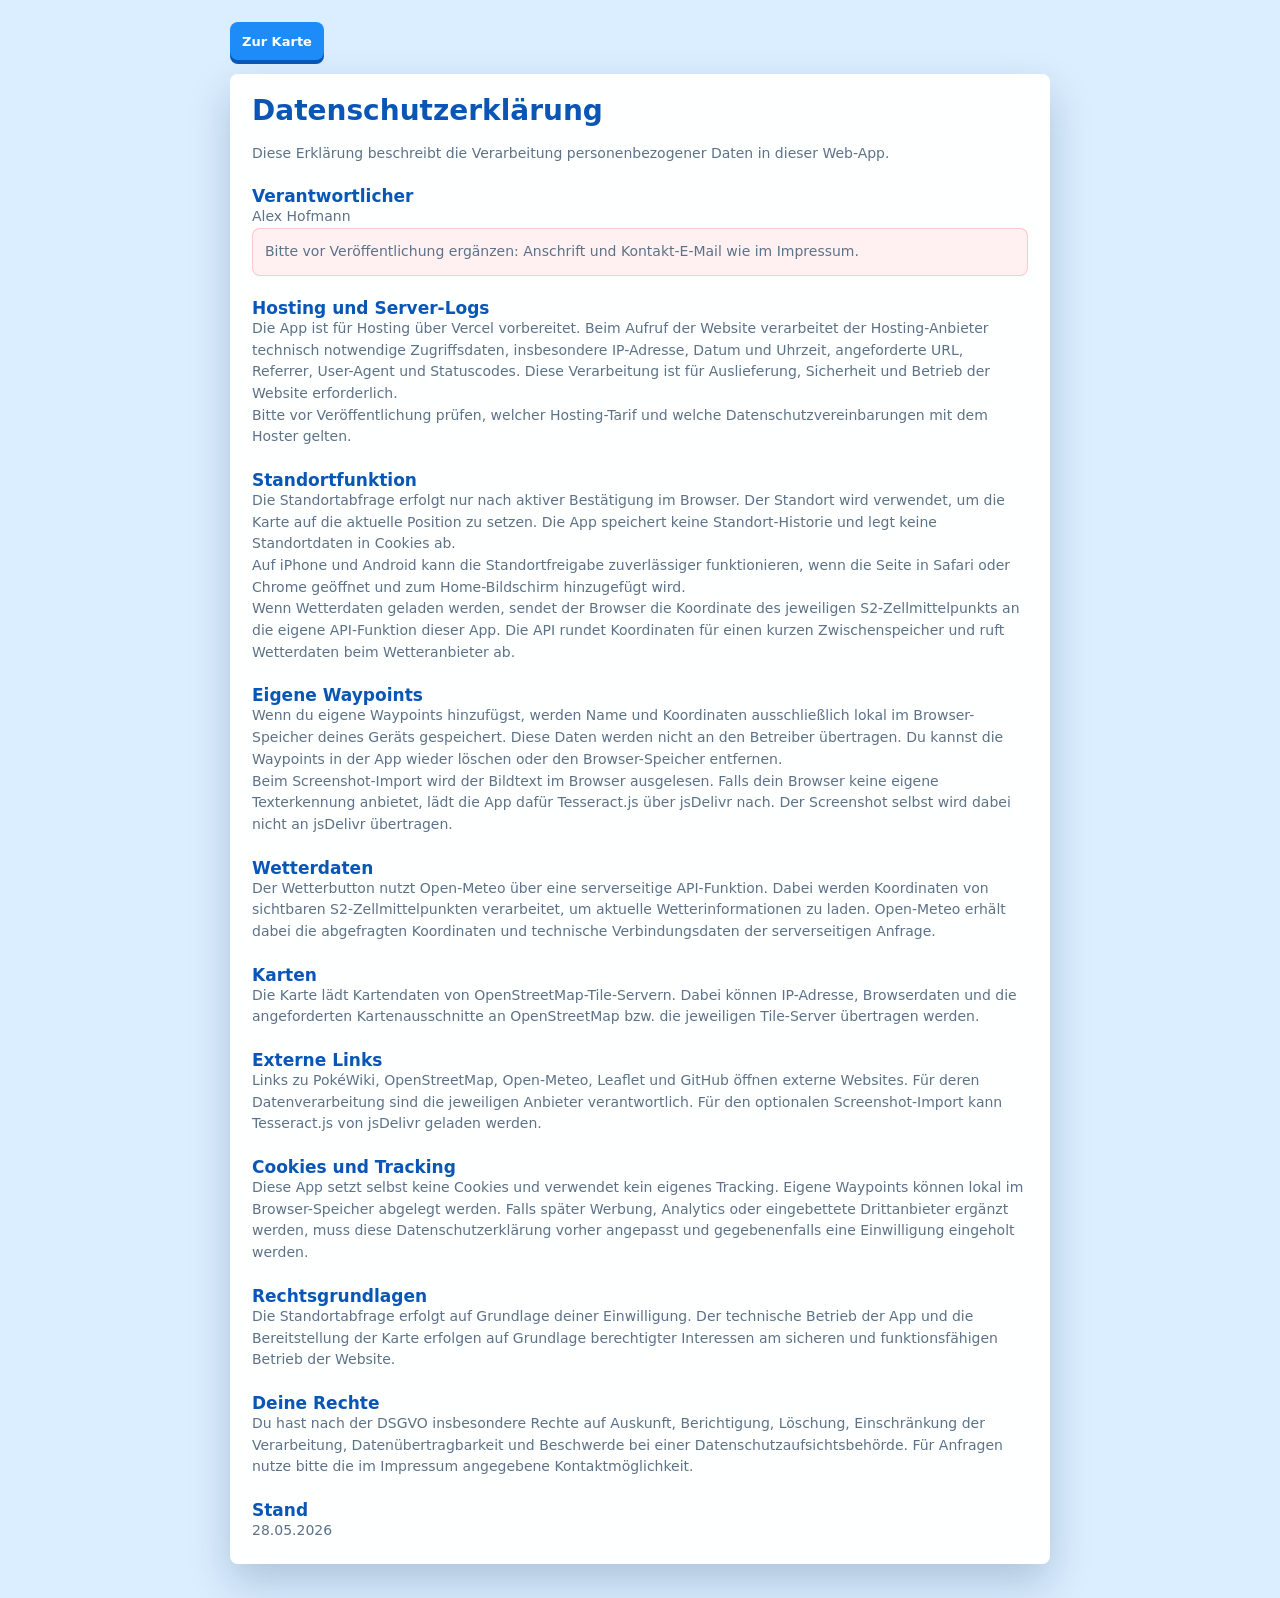
==== commit cb40c565: "Add screenshot waypoint import" ====
--- a/s2-niantic-map/datenschutz.html
+++ b/s2-niantic-map/datenschutz.html
@@ -37,6 +37,7 @@
         <section>
           <h2>Eigene Waypoints</h2>
           <p>Wenn du eigene Waypoints hinzufügst, werden Name und Koordinaten ausschließlich lokal im Browser-Speicher deines Geräts gespeichert. Diese Daten werden nicht an den Betreiber übertragen. Du kannst die Waypoints in der App wieder löschen oder den Browser-Speicher entfernen.</p>
+          <p>Beim Screenshot-Import wird der Bildtext im Browser ausgelesen. Falls dein Browser keine eigene Texterkennung anbietet, lädt die App dafür Tesseract.js über jsDelivr nach. Der Screenshot selbst wird dabei nicht an jsDelivr übertragen.</p>
         </section>
 
         <section>
@@ -51,7 +52,7 @@
 
         <section>
           <h2>Externe Links</h2>
-          <p>Links zu PokéWiki, OpenStreetMap, Open-Meteo, Leaflet und GitHub öffnen externe Websites. Für deren Datenverarbeitung sind die jeweiligen Anbieter verantwortlich.</p>
+          <p>Links zu PokéWiki, OpenStreetMap, Open-Meteo, Leaflet und GitHub öffnen externe Websites. Für deren Datenverarbeitung sind die jeweiligen Anbieter verantwortlich. Für den optionalen Screenshot-Import kann Tesseract.js von jsDelivr geladen werden.</p>
         </section>
 
         <section>
--- a/s2-niantic-map/styles.css
+++ b/s2-niantic-map/styles.css
@@ -166,13 +166,13 @@
 
 .leaflet-control-zoom a {
   display: block;
-  width: 40px;
-  height: 40px;
+  width: 32px;
+  height: 32px;
   color: #fff;
   text-align: center;
   text-decoration: none;
-  line-height: 40px;
-  font-size: 20px;
+  line-height: 32px;
+  font-size: 16px;
   font-weight: 700;
   background: #1d8cf8;
 }
@@ -223,19 +223,56 @@
   isolation: isolate;
 }
 
+.map-stage::before,
+.map-stage::after {
+  content: "";
+  position: absolute;
+  inset: 0;
+  z-index: 0;
+  display: none;
+  pointer-events: none;
+}
+
 #map {
   z-index: 1;
   background: #cfe7fb;
+}
+
+.awaiting-location .map-stage {
+  background:
+    repeating-linear-gradient(36deg, rgba(9, 86, 182, 0.12) 0 1px, transparent 1px 74px),
+    repeating-linear-gradient(126deg, rgba(15, 118, 110, 0.1) 0 1px, transparent 1px 86px),
+    linear-gradient(145deg, #dff4ff 0%, #f8fcff 42%, #e8fff3 100%);
+}
+
+.awaiting-location .map-stage::before {
+  display: block;
+  background:
+    linear-gradient(90deg, rgba(255, 255, 255, 0.48), transparent 42%, rgba(255, 255, 255, 0.52)),
+    repeating-linear-gradient(0deg, transparent 0 56px, rgba(29, 140, 248, 0.09) 57px 58px),
+    repeating-linear-gradient(90deg, transparent 0 56px, rgba(29, 140, 248, 0.09) 57px 58px);
+  mask-image: linear-gradient(to bottom, rgba(0, 0, 0, 0.78), rgba(0, 0, 0, 0.22));
+}
+
+.awaiting-location .map-stage::after {
+  display: block;
+  inset: auto 0 0;
+  height: 38%;
+  background: linear-gradient(to top, rgba(29, 140, 248, 0.14), transparent);
 }
 
 .awaiting-location #map,
 .awaiting-location .topbar,
 .awaiting-location .location-panel,
 .awaiting-location .location-panel-toggle,
+.awaiting-location .cell-panel-toggle,
+.awaiting-location .weather-panel-toggle,
 .awaiting-location .panel-toggle,
 .awaiting-location .help-toggle,
 .awaiting-location .help-panel,
 .awaiting-location .about-panel,
+.awaiting-location .cell-panel,
+.awaiting-location .weather-panel,
 .awaiting-location .control-panel,
 .awaiting-location .leaflet-control-container {
   visibility: hidden;
@@ -454,10 +491,10 @@
 
 .icon-button {
   display: grid;
-  width: 44px;
-  height: 44px;
+  width: 36px;
+  height: 36px;
   place-items: center;
-  flex: 0 0 44px;
+  flex: 0 0 36px;
   border: 2px solid rgba(255, 255, 255, 0.9);
   border-radius: 8px;
   color: #0956b6;
@@ -467,13 +504,13 @@
 }
 
 .icon-button span {
-  font-size: 24px;
+  font-size: 19px;
   line-height: 1;
 }
 
 .icon-button.compact {
-  width: 42px;
-  height: 42px;
+  width: 34px;
+  height: 34px;
   box-shadow: none;
 }
 
@@ -504,11 +541,15 @@
   left: 50%;
   width: min(340px, calc(100vw - 24px));
   display: grid;
+  justify-items: center;
   gap: 14px;
-  padding: 16px;
+  padding: 20px 18px 18px;
   border: 2px solid rgba(255, 255, 255, 0.95);
   border-radius: 8px;
-  background: rgba(255, 255, 255, 0.94);
+  background:
+    linear-gradient(145deg, rgba(255, 255, 255, 0.96), rgba(232, 248, 255, 0.93)),
+    radial-gradient(circle at 18% 18%, rgba(255, 203, 5, 0.24), transparent 34%),
+    radial-gradient(circle at 88% 8%, rgba(51, 209, 160, 0.22), transparent 28%);
   box-shadow: 0 20px 46px rgba(12, 47, 92, 0.28);
   transform: translate(-50%, -50%);
   backdrop-filter: blur(18px);
@@ -521,7 +562,7 @@
 .location-consent p {
   margin: 0;
   color: #0956b6;
-  font-size: 17px;
+  font-size: 18px;
   font-weight: 900;
   text-align: center;
 }
@@ -529,11 +570,27 @@
 .location-consent span {
   color: var(--muted);
   font-size: 12px;
-  line-height: 1.4;
+  line-height: 1.45;
   text-align: center;
 }
 
+.location-consent-logo {
+  width: 58px;
+  height: 58px;
+  border: 4px solid #0956b6;
+  border-radius: 50%;
+  background:
+    radial-gradient(circle at 68% 32%, var(--spark) 0 9%, transparent 10%),
+    linear-gradient(90deg, transparent 0 29%, rgba(9, 86, 182, 0.68) 30% 36%, transparent 37% 63%, rgba(9, 86, 182, 0.68) 64% 70%, transparent 71%),
+    linear-gradient(0deg, transparent 0 29%, rgba(9, 86, 182, 0.68) 30% 36%, transparent 37% 63%, rgba(9, 86, 182, 0.68) 64% 70%, transparent 71%),
+    radial-gradient(circle, #ffffff 0 57%, #e7f3ff 58% 100%);
+  box-shadow:
+    inset 0 0 0 3px rgba(255, 255, 255, 0.75),
+    0 8px 20px rgba(12, 47, 92, 0.18);
+}
+
 .location-consent div {
+  width: 100%;
   display: grid;
   grid-template-columns: 1fr 1fr;
   gap: 8px;
@@ -597,22 +654,31 @@
 .location-panel-toggle {
   position: absolute;
   z-index: 506;
-  top: max(82px, calc(env(safe-area-inset-top) + 82px));
+  top: max(90px, calc(env(safe-area-inset-top) + 90px));
   left: 12px;
   display: none;
-  width: 48px;
-  height: 48px;
+  width: 38px;
+  height: 38px;
   border: 2px solid rgba(255, 255, 255, 0.9);
   border-radius: 8px;
   color: #0956b6;
   background: #fff;
   box-shadow: 0 12px 28px rgba(12, 47, 92, 0.2);
-  font-size: 36px;
 }
 
 .location-panel-toggle.is-visible {
   display: grid;
   place-items: center;
+}
+
+.location-panel-toggle::before {
+  content: "";
+  width: 21px;
+  height: 21px;
+  background: #0956b6;
+  clip-path: polygon(50% 0, 87% 100%, 50% 78%, 13% 100%);
+  transform: rotate(42deg) translate(1px, -1px);
+  filter: drop-shadow(0 2px 0 rgba(12, 47, 92, 0.18));
 }
 
 .mode-switch {
@@ -681,32 +747,55 @@
   line-height: 1.35;
 }
 
+.cell-panel-toggle,
+.weather-panel-toggle,
 .panel-toggle {
   position: absolute;
   z-index: 520;
-  right: 14px;
   bottom: max(18px, env(safe-area-inset-bottom));
-  min-width: 84px;
-  min-height: 44px;
+  min-width: 76px;
+  min-height: 36px;
   border-radius: 8px;
   color: #fff;
   background: #1d8cf8;
-  box-shadow: 0 5px 0 #0956b6, 0 14px 28px rgba(12, 47, 92, 0.2);
-  font-weight: 900;
+  box-shadow: 0 4px 0 #0956b6, 0 12px 24px rgba(12, 47, 92, 0.2);
+  font-size: 12px;
+  font-weight: 900;
+}
+
+.panel-toggle {
+  right: 14px;
+  width: 86px;
+}
+
+.cell-panel-toggle {
+  right: 198px;
+  width: 76px;
+  color: #102033;
+  background: #92e0ff;
+  box-shadow: 0 4px 0 #16a3d7, 0 12px 24px rgba(12, 47, 92, 0.2);
+}
+
+.weather-panel-toggle {
+  right: 108px;
+  width: 82px;
+  color: #102033;
+  background: #33d1a0;
+  box-shadow: 0 4px 0 #0f766e, 0 12px 24px rgba(12, 47, 92, 0.2);
 }
 
 .help-toggle {
   position: absolute;
   z-index: 520;
-  right: 108px;
-  bottom: max(18px, env(safe-area-inset-bottom));
-  width: 44px;
-  height: 44px;
+  top: max(78px, calc(env(safe-area-inset-top) + 78px));
+  right: 14px;
+  width: 36px;
+  height: 36px;
   border-radius: 50%;
   color: #102033;
   background: var(--spark);
-  box-shadow: 0 5px 0 var(--spark-strong), 0 14px 28px rgba(12, 47, 92, 0.2);
-  font-size: 20px;
+  box-shadow: 0 4px 0 var(--spark-strong), 0 12px 24px rgba(12, 47, 92, 0.2);
+  font-size: 16px;
   font-weight: 900;
 }
 
@@ -720,6 +809,7 @@
   display: flex;
   flex-direction: column;
   gap: 12px;
+  overflow: auto;
   padding: 14px;
   border: 2px solid rgba(255, 255, 255, 0.9);
   border-radius: 8px;
@@ -739,6 +829,8 @@
   pointer-events: none;
 }
 
+.cell-panel,
+.weather-panel,
 .control-panel {
   position: absolute;
   z-index: 510;
@@ -762,6 +854,18 @@
     visibility 160ms ease;
 }
 
+.cell-panel {
+  z-index: 512;
+  max-height: min(54vh, 390px);
+}
+
+.weather-panel {
+  z-index: 512;
+  max-height: min(42vh, 300px);
+}
+
+.cell-panel.is-collapsed,
+.weather-panel.is-collapsed,
 .control-panel.is-collapsed {
   visibility: hidden;
   opacity: 0;
@@ -861,7 +965,7 @@
 
 .weather-controls {
   display: grid;
-  grid-template-columns: 1fr 88px;
+  grid-template-columns: 1fr auto;
   gap: 10px;
   align-items: center;
   padding: 11px;
@@ -887,24 +991,62 @@
   line-height: 1.35;
 }
 
-.weather-controls button {
-  min-height: 40px;
-  border-radius: 8px;
-  color: #fff;
-  background: #1d8cf8;
-  box-shadow: 0 3px 0 #0956b6;
-  font-weight: 900;
-}
-
-.weather-controls button.is-active {
-  background: var(--danger);
-  box-shadow: 0 3px 0 #b91c1c;
+.switch-control {
+  position: relative;
+  display: inline-grid;
+  place-items: center;
+  width: 66px;
+  height: 38px;
+}
+
+.switch-control input {
+  position: absolute;
+  inset: 0;
+  opacity: 0;
+  cursor: pointer;
+}
+
+.switch-control span {
+  position: relative;
+  width: 58px;
+  height: 32px;
+  border: 2px solid rgba(9, 86, 182, 0.2);
+  border-radius: 999px;
+  background: #d8e5f1;
+  box-shadow: inset 0 2px 5px rgba(12, 47, 92, 0.14);
+}
+
+.switch-control span::after {
+  content: "";
+  position: absolute;
+  top: 3px;
+  left: 3px;
+  width: 22px;
+  height: 22px;
+  border-radius: 50%;
+  background: #fff;
+  box-shadow: 0 4px 10px rgba(12, 47, 92, 0.24);
+  transition: transform 160ms ease;
+}
+
+.switch-control input:checked + span {
+  border-color: rgba(15, 118, 110, 0.38);
+  background: #33d1a0;
+}
+
+.switch-control input:checked + span::after {
+  transform: translateX(26px);
+}
+
+.switch-control input:focus-visible + span {
+  outline: 3px solid rgba(29, 140, 248, 0.28);
+  outline-offset: 3px;
 }
 
 .waypoint-controls {
   display: grid;
-  gap: 9px;
-  padding: 11px;
+  gap: 8px;
+  padding: 10px;
   border: 1px solid rgba(29, 140, 248, 0.16);
   border-radius: 8px;
   background: #f8fbff;
@@ -912,7 +1054,7 @@
 
 .waypoint-header {
   display: grid;
-  grid-template-columns: 1fr 74px;
+  grid-template-columns: 1fr repeat(3, 64px);
   gap: 10px;
   align-items: center;
 }
@@ -924,18 +1066,24 @@
 
 .waypoint-controls h2 {
   color: #0956b6;
-  font-size: 14px;
+  font-size: 13px;
 }
 
 .waypoint-controls p {
   margin-top: 3px;
   color: var(--muted);
-  font-size: 12px;
+  font-size: 11px;
   line-height: 1.35;
 }
 
+.waypoint-controls .waypoint-note {
+  margin: 0;
+  font-size: 10.5px;
+}
+
 .waypoint-controls input,
-.waypoint-controls textarea {
+.waypoint-controls textarea,
+.waypoint-controls select {
   width: 100%;
   min-width: 0;
   border: 1px solid rgba(29, 140, 248, 0.2);
@@ -944,9 +1092,28 @@
   background: #fff;
 }
 
-.waypoint-controls input {
+.waypoint-controls input,
+.waypoint-controls select {
   min-height: 40px;
   padding: 0 10px;
+}
+
+.waypoint-selects {
+  display: grid;
+  grid-template-columns: 1fr 1fr;
+  gap: 8px;
+}
+
+.waypoint-selects label {
+  display: grid;
+  gap: 4px;
+  min-width: 0;
+}
+
+.waypoint-selects span {
+  color: var(--muted);
+  font-size: 10.5px;
+  font-weight: 900;
 }
 
 .waypoint-controls textarea {
@@ -968,8 +1135,17 @@
   color: #fff;
   background: #1d8cf8;
   box-shadow: 0 3px 0 #0956b6;
-  font-size: 12px;
-  font-weight: 900;
+  font-size: 11.5px;
+  font-weight: 900;
+}
+
+.sr-only-file {
+  position: absolute;
+  width: 1px;
+  height: 1px;
+  overflow: hidden;
+  clip: rect(0, 0, 0, 0);
+  white-space: nowrap;
 }
 
 #clearWaypointsButton {
@@ -999,6 +1175,16 @@
 .waypoint-item.has-conflict {
   border-color: rgba(239, 68, 68, 0.28);
   background: #fff7f7;
+}
+
+.waypoint-item.is-arena {
+  border-color: rgba(239, 59, 120, 0.28);
+}
+
+.waypoint-item.is-inactive {
+  filter: grayscale(0.85);
+  opacity: 0.56;
+  background: #f1f5f9;
 }
 
 .waypoint-item div {
@@ -1018,13 +1204,13 @@
 
 .waypoint-item strong {
   color: var(--ink);
-  font-size: 12px;
+  font-size: 11.5px;
 }
 
 .waypoint-item span,
 .waypoint-item em {
   color: var(--muted);
-  font-size: 11px;
+  font-size: 10.5px;
 }
 
 .waypoint-item em {
@@ -1039,7 +1225,9 @@
 
 .waypoint-item div + div {
   display: flex;
+  flex-wrap: wrap;
   gap: 6px;
+  justify-content: end;
 }
 
 .waypoint-item button {
@@ -1048,6 +1236,89 @@
   box-shadow: none;
 }
 
+.waypoint-marker {
+  display: grid;
+  place-items: center;
+  width: 34px;
+  height: 34px;
+  border: 3px solid #fff;
+  border-radius: 50%;
+  color: #fff;
+  background: #1d8cf8;
+  box-shadow: 0 8px 20px rgba(12, 47, 92, 0.28);
+  font-size: 13px;
+  font-weight: 1000;
+  pointer-events: auto;
+  transition:
+    transform 140ms ease,
+    box-shadow 140ms ease;
+}
+
+.waypoint-marker.is-arena {
+  background: #ef3b78;
+}
+
+.waypoint-marker.is-inactive {
+  color: #e2e8f0;
+  background: #94a3b8;
+  opacity: 0.7;
+}
+
+.leaflet-marker-icon:hover .waypoint-marker,
+.leaflet-marker-icon:focus .waypoint-marker {
+  transform: scale(1.18);
+  box-shadow: 0 10px 26px rgba(12, 47, 92, 0.34);
+}
+
+.waypoint-popup {
+  display: grid;
+  gap: 5px;
+  min-width: 220px;
+}
+
+.waypoint-popup strong {
+  color: var(--ink);
+  font-size: 14px;
+}
+
+.waypoint-popup span,
+.waypoint-popup em {
+  color: var(--muted);
+  font-size: 12px;
+  line-height: 1.35;
+}
+
+.waypoint-popup em {
+  color: #0956b6;
+  font-style: normal;
+  font-weight: 900;
+}
+
+.waypoint-popup div {
+  display: grid;
+  grid-template-columns: 1fr;
+  gap: 6px;
+  margin-top: 5px;
+}
+
+.waypoint-popup button {
+  min-height: 34px;
+  border-radius: 8px;
+  color: #fff;
+  background: #1d8cf8;
+  font-size: 12px;
+  font-weight: 900;
+}
+
+.waypoint-popup button[data-waypoint-action="delete"] {
+  background: var(--danger);
+}
+
+.waypoint-tooltip {
+  border-color: rgba(239, 59, 120, 0.28);
+  font-weight: 900;
+}
+
 .legend {
   padding-top: 12px;
   border-top: 1px solid var(--line);
@@ -1062,6 +1333,27 @@
   overflow: auto;
   padding-top: 0;
   border-top: 0;
+}
+
+.help-section {
+  padding: 10px;
+  border: 1px solid rgba(29, 140, 248, 0.16);
+  border-radius: 8px;
+  background: #f8fbff;
+}
+
+.help-section summary {
+  cursor: pointer;
+  color: #0956b6;
+  font-size: 14px;
+  font-weight: 900;
+}
+
+.help-section p {
+  margin: 8px 0 0;
+  color: var(--muted);
+  font-size: 12px;
+  line-height: 1.45;
 }
 
 .boost-list h2,
@@ -1305,7 +1597,7 @@
   }
 
   .location-panel-toggle {
-    top: max(114px, calc(env(safe-area-inset-top) + 114px));
+    top: max(122px, calc(env(safe-area-inset-top) + 122px));
     left: 10px;
   }
 
@@ -1317,10 +1609,52 @@
     max-height: 56vh;
   }
 
+  .cell-panel {
+    left: 10px;
+    right: 10px;
+    bottom: 74px;
+    width: auto;
+  }
+
+  .weather-panel {
+    left: 10px;
+    right: 10px;
+    bottom: 74px;
+    width: auto;
+  }
+
   .help-panel {
     left: 10px;
     right: 10px;
     bottom: 74px;
     width: auto;
   }
-}
+
+  .cell-panel-toggle {
+    right: auto;
+    left: 54px;
+    width: 76px;
+    min-width: 76px;
+  }
+
+  .weather-panel-toggle {
+    right: auto;
+    left: 138px;
+    width: 82px;
+    min-width: 82px;
+  }
+
+  .panel-toggle {
+    right: auto;
+    left: 228px;
+    width: 86px;
+    min-width: 86px;
+  }
+
+  .help-toggle {
+    top: max(114px, calc(env(safe-area-inset-top) + 114px));
+    right: 10px;
+    width: 36px;
+    height: 36px;
+  }
+}
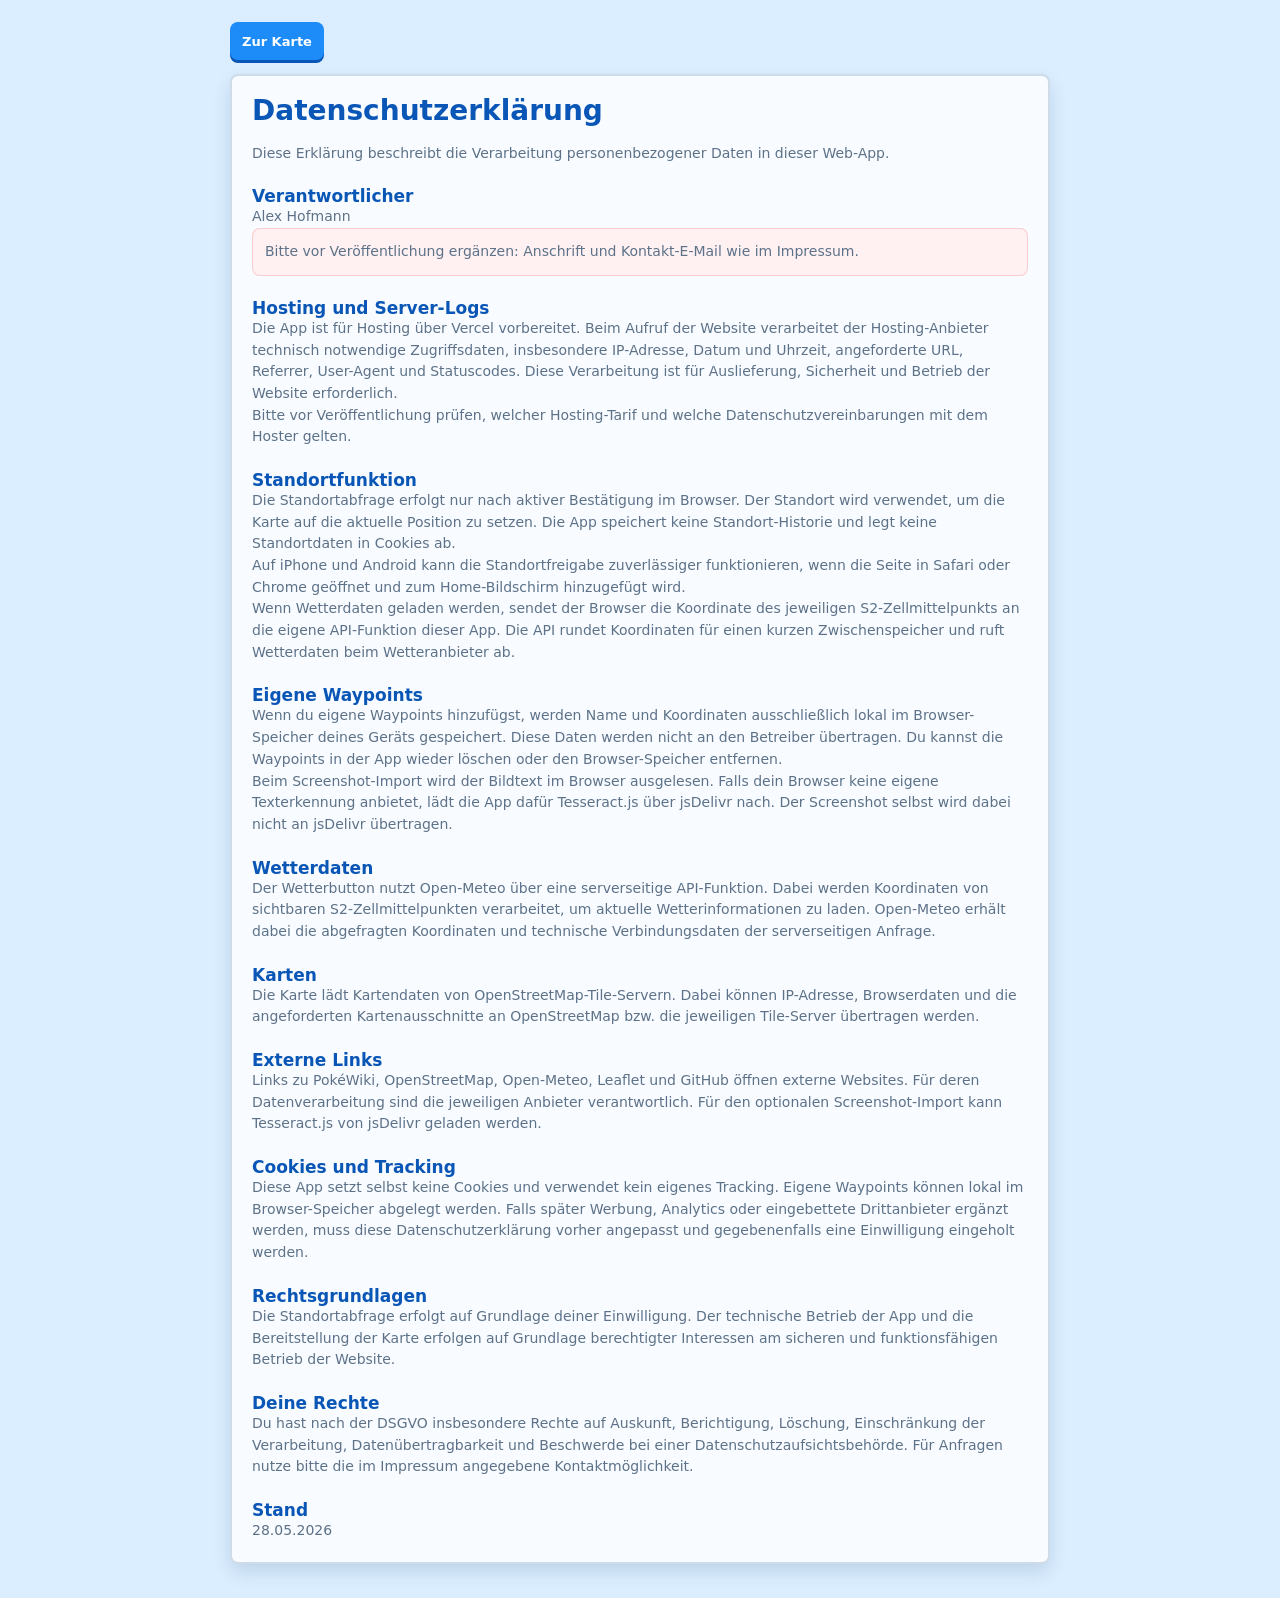
==== commit a6819c93: "Improve dark mode theming" ====
--- a/s2-niantic-map/datenschutz.html
+++ b/s2-niantic-map/datenschutz.html
@@ -4,7 +4,20 @@
     <meta charset="utf-8" />
     <meta name="viewport" content="width=device-width, initial-scale=1, viewport-fit=cover" />
     <meta name="theme-color" content="#0f766e" />
-    <title>Datenschutz · S2 Maps für Niantic-Spiele</title>
+    <title>Datenschutz · S2 Map für Pokémon GO</title>
+    <script>
+      (() => {
+        try {
+          const theme = localStorage.getItem("s2MapsTheme") || "auto";
+          document.documentElement.dataset.theme = theme;
+          if (theme === "dark" || (theme === "auto" && matchMedia("(prefers-color-scheme: dark)").matches)) {
+            document.documentElement.classList.add("is-dark-theme");
+          }
+        } catch {
+          document.documentElement.dataset.theme = "auto";
+        }
+      })();
+    </script>
     <link rel="icon" href="icon.svg" type="image/svg+xml" />
     <link rel="stylesheet" href="styles.css" />
   </head>
--- a/s2-niantic-map/styles.css
+++ b/s2-niantic-map/styles.css
@@ -1,5 +1,5 @@
 :root {
-  color-scheme: light;
+  color-scheme: light dark;
   --ink: #102033;
   --muted: #5d7288;
   --surface: rgba(255, 255, 255, 0.92);
@@ -12,6 +12,32 @@
   --spark: #ffcb05;
   --spark-strong: #f2a900;
   --danger: #ef4444;
+  --app-bg: #dbeeff;
+  --map-bg: #cfe7fb;
+  --panel-bg: rgba(255, 255, 255, 0.94);
+  --panel-bg-strong: rgba(255, 255, 255, 0.97);
+  --panel-card: #f8fbff;
+  --panel-card-soft: rgba(255, 255, 255, 0.72);
+  --input-bg: #ffffff;
+  --chip-bg: #e7f3ff;
+  --control-bg: rgba(255, 255, 255, 0.92);
+  --control-bg-hover: #ffffff;
+  --button-bg: #1d8cf8;
+  --button-shadow: #0956b6;
+  --inverse-ink: #ffffff;
+  --focus-ring: rgba(255, 203, 5, 0.32);
+  --map-tile-filter: none;
+  --legal-bg: #dbeeff;
+  --placeholder-bg: #fff1f2;
+  --placeholder-ink: #991b1b;
+  --status-next-bg: rgba(255, 255, 255, 0.94);
+  --status-near-bg: rgba(255, 250, 240, 0.95);
+  --status-ok-bg: rgba(240, 253, 244, 0.95);
+  --status-over-bg: rgba(255, 245, 245, 0.96);
+  --status-next-ink: #4c1d95;
+  --status-near-ink: #92400e;
+  --status-ok-ink: #166534;
+  --status-over-ink: #991b1b;
   font-family:
     Inter, ui-sans-serif, system-ui, -apple-system, BlinkMacSystemFont, "Segoe UI", sans-serif;
 }
@@ -29,10 +55,13 @@
   height: 100%;
 }
 
+.map-stage {
+}
+
 body {
   margin: 0;
   color: var(--ink);
-  background: #dbeeff;
+  background: var(--app-bg);
 }
 
 .leaflet-pane,
@@ -161,7 +190,7 @@
   border-radius: 8px;
   overflow: hidden;
   background: #fff;
-  box-shadow: 0 10px 24px rgba(12, 47, 92, 0.2);
+  box-shadow: 0 4px 10px rgba(12, 47, 92, 0.12);
 }
 
 .leaflet-control-zoom a {
@@ -198,7 +227,7 @@
   border-radius: 6px;
   color: var(--ink);
   background: rgba(255, 255, 255, 0.97);
-  box-shadow: 0 10px 26px rgba(12, 47, 92, 0.18);
+  box-shadow: 0 4px 10px rgba(12, 47, 92, 0.12);
   white-space: nowrap;
   pointer-events: none;
 }
@@ -235,7 +264,7 @@
 
 #map {
   z-index: 1;
-  background: #cfe7fb;
+  background: var(--map-bg);
 }
 
 .awaiting-location .map-stage {
@@ -264,6 +293,7 @@
 .awaiting-location #map,
 .awaiting-location .topbar,
 .awaiting-location .location-panel,
+.awaiting-location .gps-return-button,
 .awaiting-location .location-panel-toggle,
 .awaiting-location .cell-panel-toggle,
 .awaiting-location .weather-panel-toggle,
@@ -300,7 +330,7 @@
   border: 2px solid rgba(255, 255, 255, 0.9);
   border-radius: 8px;
   background: rgba(255, 255, 255, 0.9);
-  box-shadow: 0 14px 34px rgba(12, 47, 92, 0.2);
+  box-shadow: 0 6px 14px rgba(12, 47, 92, 0.13);
   backdrop-filter: blur(18px);
   pointer-events: auto;
   text-align: left;
@@ -313,7 +343,7 @@
 .brand:hover,
 .brand:focus-visible {
   border-color: var(--spark);
-  box-shadow: 0 16px 36px rgba(12, 47, 92, 0.24), 0 0 0 3px rgba(255, 203, 5, 0.32);
+  box-shadow: 0 8px 16px rgba(12, 47, 92, 0.14), 0 0 0 3px rgba(255, 203, 5, 0.32);
   transform: translateY(-1px);
 }
 
@@ -355,38 +385,6 @@
   font-size: 12px;
 }
 
-.legal-links {
-  position: absolute;
-  z-index: 540;
-  top: max(14px, calc(env(safe-area-inset-top) + 2px));
-  right: 12px;
-  display: flex;
-  gap: 6px;
-  pointer-events: auto;
-}
-
-.legal-links a {
-  min-height: 34px;
-  display: inline-flex;
-  align-items: center;
-  padding: 0 10px;
-  border: 1px solid rgba(29, 140, 248, 0.18);
-  border-radius: 8px;
-  color: #0956b6;
-  background: rgba(255, 255, 255, 0.94);
-  box-shadow: 0 10px 24px rgba(12, 47, 92, 0.16);
-  font-size: 12px;
-  font-weight: 900;
-  text-decoration: none;
-  backdrop-filter: blur(18px);
-}
-
-.legal-links a:hover,
-.legal-links a:focus-visible {
-  border-color: var(--spark);
-  background: #fff8d6;
-}
-
 .about-panel {
   position: absolute;
   z-index: 525;
@@ -399,12 +397,14 @@
   border: 2px solid rgba(255, 255, 255, 0.92);
   border-radius: 8px;
   background: rgba(255, 255, 255, 0.96);
-  box-shadow: 0 18px 42px rgba(12, 47, 92, 0.24);
+  box-shadow: 0 8px 18px rgba(12, 47, 92, 0.14);
   backdrop-filter: blur(18px);
   transition:
-    opacity 160ms ease,
-    transform 160ms ease,
-    visibility 160ms ease;
+    opacity 220ms cubic-bezier(0.22, 1, 0.36, 1),
+    transform 220ms cubic-bezier(0.22, 1, 0.36, 1),
+    visibility 220ms cubic-bezier(0.22, 1, 0.36, 1);
+  max-height: min(76vh, 680px);
+  overflow: auto;
 }
 
 .about-panel.is-collapsed {
@@ -425,7 +425,7 @@
   gap: 8px;
 }
 
-.about-list div {
+.about-list > div {
   display: grid;
   grid-template-columns: 74px minmax(0, 1fr);
   gap: 10px;
@@ -440,7 +440,7 @@
 .about-list dt {
   color: #0956b6;
   font-size: 12px;
-  font-weight: 900;
+  font-weight: 600;
 }
 
 .about-list dd {
@@ -453,7 +453,7 @@
 
 .about-list a {
   color: #0956b6;
-  font-weight: 900;
+  font-weight: 600;
   text-decoration: none;
 }
 
@@ -476,7 +476,7 @@
   background: #1d8cf8;
   box-shadow: 0 3px 0 #0956b6;
   font-size: 12px;
-  font-weight: 900;
+  font-weight: 700;
 }
 
 .install-box button.is-hidden {
@@ -487,6 +487,146 @@
   color: var(--muted);
   font-size: 12px;
   line-height: 1.35;
+}
+
+.version-info-row {
+  align-items: start;
+}
+
+.version-info-row dd {
+  display: flex;
+  align-items: center;
+}
+
+.version-inline-button {
+  width: fit-content;
+  min-height: 28px;
+  padding: 0 10px;
+  border: 1px solid rgba(15, 118, 110, 0.22);
+  border-radius: 999px;
+  color: #0f766e;
+  background: rgba(51, 209, 160, 0.16);
+  font-size: 11px;
+  font-weight: 600;
+}
+
+.version-inline-button::after {
+  content: "⌄";
+  margin-left: 6px;
+  display: inline-block;
+  transition: transform 180ms cubic-bezier(0.22, 1, 0.36, 1);
+}
+
+.version-inline-button[aria-expanded="true"]::after {
+  transform: rotate(180deg);
+}
+
+.theme-info-row dd {
+  min-width: 0;
+}
+
+.theme-switch {
+  display: grid;
+  grid-template-columns: repeat(3, minmax(0, 1fr));
+  gap: 4px;
+  width: min(220px, 100%);
+  padding: 3px;
+  border: 1px solid var(--line);
+  border-radius: 8px;
+  background: var(--panel-card-soft);
+}
+
+.theme-switch label {
+  min-width: 0;
+}
+
+.theme-switch input {
+  position: absolute;
+  opacity: 0;
+  pointer-events: none;
+}
+
+.theme-switch span {
+  display: grid;
+  min-height: 28px;
+  place-items: center;
+  border-radius: 6px;
+  color: var(--muted);
+  font-size: 11px;
+  font-weight: 700;
+}
+
+.theme-switch input:checked + span {
+  color: var(--inverse-ink);
+  background: var(--button-bg);
+}
+
+.changelog-list {
+  grid-column: 1 / -1;
+  display: grid;
+  gap: 8px;
+  margin-top: 8px;
+  padding: 10px 12px;
+  border: 1px solid rgba(29, 140, 248, 0.14);
+  border-radius: 8px;
+  background: rgba(255, 255, 255, 0.68);
+}
+
+.changelog-list[hidden] {
+  display: none;
+}
+
+.changelog-entry {
+  display: grid;
+  gap: 5px;
+}
+
+.changelog-entry h3 {
+  margin: 0;
+  color: var(--ink);
+  font-size: 12px;
+  line-height: 1.2;
+}
+
+.changelog-entry h3 span {
+  color: var(--muted);
+  font-weight: 700;
+}
+
+.changelog-entry ul {
+  display: grid;
+  gap: 5px;
+  margin: 0;
+  padding: 0;
+  list-style: none;
+}
+
+.changelog-entry li {
+  display: flex;
+  gap: 8px;
+  align-items: flex-start;
+  color: var(--muted);
+  font-size: 11.5px;
+  line-height: 1.35;
+}
+
+.changelog-entry li::before {
+  content: "";
+  width: 5px;
+  height: 5px;
+  flex: 0 0 5px;
+  margin-top: 0.55em;
+  border-radius: 50%;
+  background: #0956b6;
+  opacity: 0.5;
+}
+
+.changelog-entry li span {
+  min-width: 0;
+  flex: 1;
+  overflow-wrap: normal;
+  word-break: normal;
+  hyphens: auto;
 }
 
 .icon-button {
@@ -499,7 +639,7 @@
   border-radius: 8px;
   color: #0956b6;
   background: #fff;
-  box-shadow: 0 8px 18px rgba(12, 47, 92, 0.16);
+  box-shadow: 0 4px 10px rgba(12, 47, 92, 0.11);
   pointer-events: auto;
 }
 
@@ -550,7 +690,7 @@
     linear-gradient(145deg, rgba(255, 255, 255, 0.96), rgba(232, 248, 255, 0.93)),
     radial-gradient(circle at 18% 18%, rgba(255, 203, 5, 0.24), transparent 34%),
     radial-gradient(circle at 88% 8%, rgba(51, 209, 160, 0.22), transparent 28%);
-  box-shadow: 0 20px 46px rgba(12, 47, 92, 0.28);
+  box-shadow: 0 8px 20px rgba(12, 47, 92, 0.16);
   transform: translate(-50%, -50%);
   backdrop-filter: blur(18px);
 }
@@ -563,7 +703,7 @@
   margin: 0;
   color: #0956b6;
   font-size: 18px;
-  font-weight: 900;
+  font-weight: 700;
   text-align: center;
 }
 
@@ -602,7 +742,7 @@
   color: #fff;
   background: #1d8cf8;
   box-shadow: 0 4px 0 #0956b6;
-  font-weight: 900;
+  font-weight: 700;
 }
 
 .location-consent button + button {
@@ -623,12 +763,12 @@
   border: 2px solid rgba(255, 255, 255, 0.9);
   border-radius: 8px;
   background: rgba(255, 255, 255, 0.92);
-  box-shadow: 0 14px 34px rgba(12, 47, 92, 0.2);
+  box-shadow: 0 6px 14px rgba(12, 47, 92, 0.13);
   backdrop-filter: blur(18px);
   transition:
-    opacity 160ms ease,
-    transform 160ms ease,
-    visibility 160ms ease;
+    opacity 220ms cubic-bezier(0.22, 1, 0.36, 1),
+    transform 220ms cubic-bezier(0.22, 1, 0.36, 1),
+    visibility 220ms cubic-bezier(0.22, 1, 0.36, 1);
 }
 
 .location-panel.is-collapsed {
@@ -648,22 +788,32 @@
 .location-panel-header span {
   color: #0956b6;
   font-size: 14px;
-  font-weight: 900;
-}
-
+  font-weight: 700;
+}
+
+.gps-return-button,
 .location-panel-toggle {
   position: absolute;
   z-index: 506;
-  top: max(90px, calc(env(safe-area-inset-top) + 90px));
   left: 12px;
-  display: none;
-  width: 38px;
-  height: 38px;
+  display: grid;
+  width: 44px;
+  height: 44px;
   border: 2px solid rgba(255, 255, 255, 0.9);
   border-radius: 8px;
   color: #0956b6;
   background: #fff;
-  box-shadow: 0 12px 28px rgba(12, 47, 92, 0.2);
+  box-shadow: 0 4px 12px rgba(12, 47, 92, 0.12);
+}
+
+.gps-return-button {
+  top: max(90px, calc(env(safe-area-inset-top) + 90px));
+  place-items: center;
+}
+
+.location-panel-toggle {
+  top: max(142px, calc(env(safe-area-inset-top) + 142px));
+  display: none;
 }
 
 .location-panel-toggle.is-visible {
@@ -671,7 +821,7 @@
   place-items: center;
 }
 
-.location-panel-toggle::before {
+.gps-return-button::before {
   content: "";
   width: 21px;
   height: 21px;
@@ -681,6 +831,30 @@
   filter: drop-shadow(0 2px 0 rgba(12, 47, 92, 0.18));
 }
 
+.location-panel-toggle::before {
+  content: "";
+  position: absolute;
+  top: 10px;
+  left: 10px;
+  width: 13px;
+  height: 13px;
+  border: 2.5px solid #0956b6;
+  border-radius: 50%;
+}
+
+.location-panel-toggle::after {
+  content: "";
+  position: absolute;
+  top: 24px;
+  left: 24px;
+  width: 9px;
+  height: 2.5px;
+  border-radius: 999px;
+  background: #0956b6;
+  transform: rotate(45deg);
+  transform-origin: left center;
+}
+
 .mode-switch {
   display: grid;
   grid-template-columns: 1fr 1fr;
@@ -706,7 +880,7 @@
   color: #5d7288;
   background: #f1f8ff;
   font-size: 13px;
-  font-weight: 800;
+  font-weight: 600;
 }
 
 .mode-switch input:checked + span {
@@ -717,7 +891,7 @@
 
 .location-row {
   display: grid;
-  grid-template-columns: minmax(0, 1fr) 64px 42px;
+  grid-template-columns: minmax(0, 1fr) 64px;
   gap: 8px;
 }
 
@@ -737,7 +911,7 @@
   color: #fff;
   background: #1d8cf8;
   box-shadow: 0 3px 0 #0956b6;
-  font-weight: 900;
+  font-weight: 700;
 }
 
 .location-panel p {
@@ -754,13 +928,23 @@
   z-index: 520;
   bottom: max(18px, env(safe-area-inset-bottom));
   min-width: 76px;
-  min-height: 36px;
-  border-radius: 8px;
-  color: #fff;
-  background: #1d8cf8;
-  box-shadow: 0 4px 0 #0956b6, 0 12px 24px rgba(12, 47, 92, 0.2);
+  min-height: 44px;
+  border-radius: 8px;
+  color: #0956b6;
+  background: rgba(255, 255, 255, 0.92);
+  border: 1.5px solid rgba(29, 140, 248, 0.28);
+  box-shadow: 0 4px 10px rgba(12, 47, 92, 0.12);
   font-size: 12px;
-  font-weight: 900;
+  font-weight: 600;
+  backdrop-filter: blur(12px);
+  transition: background 120ms ease, border-color 120ms ease;
+}
+
+.cell-panel-toggle:hover,
+.weather-panel-toggle:hover,
+.panel-toggle:hover {
+  background: rgba(255, 255, 255, 1);
+  border-color: rgba(29, 140, 248, 0.5);
 }
 
 .panel-toggle {
@@ -771,32 +955,28 @@
 .cell-panel-toggle {
   right: 198px;
   width: 76px;
-  color: #102033;
-  background: #92e0ff;
-  box-shadow: 0 4px 0 #16a3d7, 0 12px 24px rgba(12, 47, 92, 0.2);
 }
 
 .weather-panel-toggle {
   right: 108px;
   width: 82px;
-  color: #102033;
-  background: #33d1a0;
-  box-shadow: 0 4px 0 #0f766e, 0 12px 24px rgba(12, 47, 92, 0.2);
 }
 
 .help-toggle {
   position: absolute;
   z-index: 520;
-  top: max(78px, calc(env(safe-area-inset-top) + 78px));
+  top: max(12px, env(safe-area-inset-top));
   right: 14px;
-  width: 36px;
-  height: 36px;
+  width: 44px;
+  height: 44px;
   border-radius: 50%;
-  color: #102033;
-  background: var(--spark);
-  box-shadow: 0 4px 0 var(--spark-strong), 0 12px 24px rgba(12, 47, 92, 0.2);
+  color: #0956b6;
+  background: rgba(255, 255, 255, 0.92);
+  border: 1.5px solid rgba(29, 140, 248, 0.28);
+  box-shadow: 0 4px 10px rgba(12, 47, 92, 0.12);
   font-size: 16px;
-  font-weight: 900;
+  font-weight: 600;
+  backdrop-filter: blur(12px);
 }
 
 .help-panel {
@@ -814,12 +994,12 @@
   border: 2px solid rgba(255, 255, 255, 0.9);
   border-radius: 8px;
   background: rgba(255, 255, 255, 0.94);
-  box-shadow: 0 18px 42px rgba(12, 47, 92, 0.24);
+  box-shadow: 0 8px 18px rgba(12, 47, 92, 0.14);
   backdrop-filter: blur(18px);
   transition:
-    opacity 160ms ease,
-    transform 160ms ease,
-    visibility 160ms ease;
+    opacity 220ms cubic-bezier(0.22, 1, 0.36, 1),
+    transform 220ms cubic-bezier(0.22, 1, 0.36, 1),
+    visibility 220ms cubic-bezier(0.22, 1, 0.36, 1);
 }
 
 .help-panel.is-collapsed {
@@ -845,13 +1025,13 @@
   border: 2px solid rgba(255, 255, 255, 0.9);
   border-radius: 8px;
   background: rgba(255, 255, 255, 0.94);
-  box-shadow: 0 18px 42px rgba(12, 47, 92, 0.24);
+  box-shadow: 0 8px 18px rgba(12, 47, 92, 0.14);
   backdrop-filter: blur(18px);
   transform: translateY(0);
   transition:
-    opacity 160ms ease,
-    transform 160ms ease,
-    visibility 160ms ease;
+    opacity 220ms cubic-bezier(0.22, 1, 0.36, 1),
+    transform 220ms cubic-bezier(0.22, 1, 0.36, 1),
+    visibility 220ms cubic-bezier(0.22, 1, 0.36, 1);
 }
 
 .cell-panel {
@@ -945,7 +1125,14 @@
   border-radius: 50%;
   color: #0956b6;
   background: #e7f3ff;
-  font-weight: 900;
+  font-size: 18px;
+  font-weight: 700;
+  line-height: 1;
+  transition: transform 180ms cubic-bezier(0.22, 1, 0.36, 1);
+}
+
+.layer-card.is-open .info-button {
+  transform: rotate(180deg);
 }
 
 .layer-description {
@@ -957,9 +1144,7 @@
   line-height: 1.45;
 }
 
-.layer-card.is-open .layer-description,
-.layer-card:focus-within .layer-description,
-.layer-card:hover .layer-description {
+.layer-card.is-open .layer-description {
   display: block;
 }
 
@@ -989,6 +1174,41 @@
   color: var(--muted);
   font-size: 12px;
   line-height: 1.35;
+}
+
+.location-radius-control {
+  display: flex;
+  gap: 10px;
+  align-items: center;
+  justify-content: space-between;
+  padding: 8px 9px;
+  border: 1px solid rgba(29, 140, 248, 0.14);
+  border-radius: 8px;
+  background: rgba(255, 255, 255, 0.72);
+}
+
+.location-radius-control strong,
+.location-radius-control span {
+  display: block;
+}
+
+.location-radius-control strong {
+  color: var(--ink);
+  font-size: 11.5px;
+  line-height: 1.2;
+}
+
+.location-radius-control span {
+  margin-top: 2px;
+  color: var(--muted);
+  font-size: 10.5px;
+  line-height: 1.25;
+}
+
+.location-radius-control .switch-control {
+  flex: 0 0 auto;
+  transform: scale(0.82);
+  transform-origin: right center;
 }
 
 .switch-control {
@@ -1026,7 +1246,7 @@
   border-radius: 50%;
   background: #fff;
   box-shadow: 0 4px 10px rgba(12, 47, 92, 0.24);
-  transition: transform 160ms ease;
+  transition: transform 200ms cubic-bezier(0.22, 1, 0.36, 1);
 }
 
 .switch-control input:checked + span {
@@ -1053,10 +1273,52 @@
 }
 
 .waypoint-header {
-  display: grid;
-  grid-template-columns: 1fr repeat(3, 64px);
-  gap: 10px;
+  display: flex;
   align-items: center;
+  gap: 8px;
+}
+
+.waypoint-header > div:first-child {
+  flex: 1;
+  min-width: 0;
+}
+
+.waypoint-header-actions {
+  display: flex;
+  gap: 4px;
+  flex-shrink: 0;
+}
+
+.waypoint-icon-btn {
+  display: grid;
+  place-items: center;
+  width: 44px;
+  height: 44px;
+  min-height: unset;
+  border-radius: 8px;
+  color: #0956b6;
+  background: rgba(29, 140, 248, 0.08);
+  border: 1px solid rgba(29, 140, 248, 0.16);
+  box-shadow: none;
+}
+
+.waypoint-icon-btn:hover:not(:disabled) {
+  background: rgba(29, 140, 248, 0.16);
+}
+
+.waypoint-icon-btn:disabled {
+  opacity: 0.32;
+  cursor: default;
+}
+
+.waypoint-icon-btn--danger {
+  color: #854f0b;
+  background: rgba(255, 203, 5, 0.12);
+  border-color: rgba(242, 169, 0, 0.24);
+}
+
+.waypoint-icon-btn--danger:hover {
+  background: rgba(255, 203, 5, 0.24);
 }
 
 .waypoint-controls h2,
@@ -1076,9 +1338,66 @@
   line-height: 1.35;
 }
 
-.waypoint-controls .waypoint-note {
+.waypoint-empty-state {
+  display: flex;
+  flex-direction: column;
+  align-items: center;
+  gap: 8px;
+  padding: 20px 12px 16px;
+  text-align: center;
+}
+
+.waypoint-empty-state[hidden] {
+  display: none;
+}
+
+.waypoint-empty-state p {
   margin: 0;
+  color: #0956b6;
+  font-size: 13px;
+  font-weight: 600;
+}
+
+.waypoint-empty-state span {
+  color: var(--muted);
+  font-size: 11.5px;
+  line-height: 1.5;
+  max-width: 28ch;
+}
+
+.waypoint-visibility {
+  display: flex;
+  gap: 10px;
+  align-items: center;
+  justify-content: space-between;
+  padding: 9px 10px;
+  border: 1px solid rgba(29, 140, 248, 0.14);
+  border-radius: 8px;
+  background: rgba(255, 255, 255, 0.82);
+}
+
+.waypoint-visibility strong,
+.waypoint-visibility span {
+  display: block;
+}
+
+.waypoint-visibility strong {
+  color: var(--ink);
+  font-size: 12px;
+  line-height: 1.2;
+}
+
+.waypoint-visibility span {
+  margin-top: 2px;
+  color: var(--muted);
   font-size: 10.5px;
+  line-height: 1.25;
+}
+
+.waypoint-visibility .switch-control {
+  flex: 0 0 auto;
+  transform: scale(0.86);
+  transform-origin: right center;
 }
 
 .waypoint-controls input,
@@ -1113,7 +1432,7 @@
 .waypoint-selects span {
   color: var(--muted);
   font-size: 10.5px;
-  font-weight: 900;
+  font-weight: 600;
 }
 
 .waypoint-controls textarea {
@@ -1125,7 +1444,6 @@
 
 .waypoint-actions {
   display: grid;
-  grid-template-columns: 1fr 1fr;
   gap: 8px;
 }
 
@@ -1136,7 +1454,7 @@
   background: #1d8cf8;
   box-shadow: 0 3px 0 #0956b6;
   font-size: 11.5px;
-  font-weight: 900;
+  font-weight: 700;
 }
 
 .sr-only-file {
@@ -1148,93 +1466,6 @@
   white-space: nowrap;
 }
 
-#clearWaypointsButton {
-  color: #102033;
-  background: var(--spark);
-  box-shadow: 0 3px 0 var(--spark-strong);
-}
-
-.waypoint-list {
-  display: grid;
-  gap: 7px;
-  max-height: 180px;
-  overflow: auto;
-}
-
-.waypoint-item {
-  display: grid;
-  grid-template-columns: 1fr auto;
-  gap: 8px;
-  align-items: center;
-  padding: 8px;
-  border: 1px solid rgba(29, 140, 248, 0.14);
-  border-radius: 8px;
-  background: #fff;
-}
-
-.waypoint-item.has-conflict {
-  border-color: rgba(239, 68, 68, 0.28);
-  background: #fff7f7;
-}
-
-.waypoint-item.is-arena {
-  border-color: rgba(239, 59, 120, 0.28);
-}
-
-.waypoint-item.is-inactive {
-  filter: grayscale(0.85);
-  opacity: 0.56;
-  background: #f1f5f9;
-}
-
-.waypoint-item div {
-  display: grid;
-  min-width: 0;
-  gap: 2px;
-}
-
-.waypoint-item strong,
-.waypoint-item span,
-.waypoint-item em {
-  min-width: 0;
-  overflow: hidden;
-  text-overflow: ellipsis;
-  white-space: nowrap;
-}
-
-.waypoint-item strong {
-  color: var(--ink);
-  font-size: 11.5px;
-}
-
-.waypoint-item span,
-.waypoint-item em {
-  color: var(--muted);
-  font-size: 10.5px;
-}
-
-.waypoint-item em {
-  color: #0956b6;
-  font-style: normal;
-  font-weight: 900;
-}
-
-.waypoint-item.has-conflict em {
-  color: #b91c1c;
-}
-
-.waypoint-item div + div {
-  display: flex;
-  flex-wrap: wrap;
-  gap: 6px;
-  justify-content: end;
-}
-
-.waypoint-item button {
-  min-height: 32px;
-  padding: 0 9px;
-  box-shadow: none;
-}
 
 .waypoint-marker {
   display: grid;
@@ -1245,9 +1476,9 @@
   border-radius: 50%;
   color: #fff;
   background: #1d8cf8;
-  box-shadow: 0 8px 20px rgba(12, 47, 92, 0.28);
+  box-shadow: 0 4px 10px rgba(12, 47, 92, 0.16);
   font-size: 13px;
-  font-weight: 1000;
+  font-weight: 700;
   pointer-events: auto;
   transition:
     transform 140ms ease,
@@ -1264,21 +1495,148 @@
   opacity: 0.7;
 }
 
+.waypoint-marker.is-planned {
+  color: #92400e;
+  background: #fef3c7;
+  border-color: #fbbf24;
+  border-style: dashed;
+  border-width: 2.5px;
+}
+
+.waypoint-marker.is-planned.is-arena {
+  background: #fef3c7;
+  border-color: #f59e0b;
+}
+
+.waypoint-marker.is-candidate {
+  box-shadow:
+    0 0 0 4px rgba(16, 185, 129, 0.35),
+    0 0 0 8px rgba(16, 185, 129, 0.12);
+  animation: candidate-pulse 1.4s ease-in-out 2;
+}
+
+@keyframes candidate-pulse {
+  0%, 100% { box-shadow: 0 0 0 4px rgba(16, 185, 129, 0.35), 0 0 0 8px rgba(16, 185, 129, 0.12); }
+  50%       { box-shadow: 0 0 0 6px rgba(16, 185, 129, 0.5),  0 0 0 12px rgba(16, 185, 129, 0.18); }
+}
+
+.leaflet-marker-icon.is-moving-waypoint .waypoint-marker {
+  transform: scale(1.2);
+  box-shadow:
+    0 0 0 7px rgba(29, 140, 248, 0.2),
+    0 12px 28px rgba(12, 47, 92, 0.38);
+}
+
+.location-marker {
+  position: relative;
+  display: grid;
+  place-items: center;
+  width: 34px;
+  height: 34px;
+  border: 3px solid #fff;
+  border-radius: 50%;
+  background: rgba(29, 140, 248, 0.18);
+  box-shadow:
+    0 0 0 8px rgba(29, 140, 248, 0.14),
+    0 8px 22px rgba(12, 47, 92, 0.28);
+}
+
+.location-marker::before {
+  content: "";
+  width: 14px;
+  height: 14px;
+  border-radius: 50%;
+  background: #1d8cf8;
+  box-shadow: inset 0 0 0 3px #fff;
+}
+
+.location-marker.has-heading::after {
+  content: "";
+  position: absolute;
+  top: -8px;
+  left: 50%;
+  width: 0;
+  height: 0;
+  border-right: 7px solid transparent;
+  border-bottom: 16px solid #1d8cf8;
+  border-left: 7px solid transparent;
+  filter: drop-shadow(0 2px 2px rgba(12, 47, 92, 0.25));
+  transform: translateX(-50%) rotate(var(--heading));
+  transform-origin: 50% 25px;
+}
+
 .leaflet-marker-icon:hover .waypoint-marker,
 .leaflet-marker-icon:focus .waypoint-marker {
   transform: scale(1.18);
-  box-shadow: 0 10px 26px rgba(12, 47, 92, 0.34);
+  box-shadow: 0 4px 10px rgba(12, 47, 92, 0.18);
+}
+
+#map.is-placing-waypoint {
+  cursor: crosshair;
 }
 
 .waypoint-popup {
   display: grid;
-  gap: 5px;
+  gap: 6px;
   min-width: 220px;
-}
-
-.waypoint-popup strong {
+  max-width: min(270px, 80vw);
+}
+
+.waypoint-name-field {
+  display: grid;
+}
+
+.waypoint-name-field input {
+  width: 100%;
+  min-height: 32px;
+  border: 1px solid rgba(29, 140, 248, 0.24);
+  border-radius: 8px;
+  padding: 5px 9px;
   color: var(--ink);
-  font-size: 14px;
+  background: rgba(255, 255, 255, 0.94);
+  font: inherit;
+  font-size: 12px;
+  font-weight: 600;
+}
+
+.waypoint-type-toggle {
+  display: grid;
+  grid-template-columns: 1fr 1fr;
+  gap: 3px;
+  padding: 2px;
+  border: 1px solid rgba(29, 140, 248, 0.18);
+  border-radius: 8px;
+  background: rgba(255, 255, 255, 0.68);
+}
+
+.waypoint-type-toggle label {
+  display: grid;
+  min-width: 0;
+}
+
+.waypoint-type-toggle input {
+  position: absolute;
+  opacity: 0;
+  pointer-events: none;
+}
+
+.waypoint-type-toggle span {
+  display: grid;
+  place-items: center;
+  min-height: 26px;
+  border-radius: 6px;
+  color: var(--muted);
+  font-size: 11px;
+  font-weight: 600;
+}
+
+.waypoint-type-toggle input:checked + span {
+  color: #fff;
+  background: #1d8cf8;
+}
+
+.waypoint-type-toggle input[value="arena"]:checked + span {
+  background: #ef3b78;
 }
 
 .waypoint-popup span,
@@ -1291,23 +1649,140 @@
 .waypoint-popup em {
   color: #0956b6;
   font-style: normal;
-  font-weight: 900;
-}
-
-.waypoint-popup div {
-  display: grid;
-  grid-template-columns: 1fr;
+  font-weight: 700;
+}
+
+.waypoint-planned-toggle,
+.waypoint-planned-form-toggle {
+  display: flex;
+  align-items: center;
+  gap: 7px;
+  font-size: 11.5px;
+  color: var(--muted);
+  cursor: pointer;
+}
+
+.waypoint-planned-toggle input,
+.waypoint-planned-form-toggle input {
+  width: 14px;
+  height: 14px;
+  accent-color: #d97706;
+  flex-shrink: 0;
+  min-height: unset;
+}
+
+.waypoint-photo-fields {
+  display: grid;
+  grid-template-columns: 1fr 1fr;
   gap: 6px;
-  margin-top: 5px;
+}
+
+.waypoint-photo-fields label {
+  display: grid;
+  gap: 3px;
+  font-size: 11px;
+  color: var(--muted);
+}
+
+.waypoint-photo-fields input {
+  min-height: 28px;
+  padding: 0 7px;
+  border: 1px solid rgba(29, 140, 248, 0.2);
+  border-radius: 6px;
+  color: var(--ink);
+  background: #fff;
+  font-size: 12px;
+  width: 100%;
+  min-width: 0;
+}
+
+.s14-planned-delta {
+  display: flex;
+  align-items: center;
+  gap: 6px;
+  flex-wrap: wrap;
+  font-size: 10.5px;
+  color: var(--muted);
+  padding-top: 5px;
+  border-top: 1px solid rgba(29, 140, 248, 0.1);
+}
+
+.s14-planned-badge {
+  font-size: 9.5px;
+  font-weight: 600;
+  color: #92400e;
+  background: #fef9ec;
+  border: 1px solid #f3d577;
+  border-radius: 4px;
+  padding: 1px 5px;
+  flex-shrink: 0;
+}
+
+.s14-score-section {
+  display: flex;
+  align-items: center;
+  gap: 6px;
+  padding-top: 6px;
+  border-top: 1px solid rgba(29, 140, 248, 0.1);
+}
+
+.s14-score-label {
+  font-size: 9.5px;
+  font-weight: 600;
+  color: var(--muted);
+  white-space: nowrap;
+  flex-shrink: 0;
+}
+
+.s14-candidate-chip {
+  display: inline-grid;
+  place-items: center;
+  width: 26px;
+  height: 26px;
+  border-radius: 50%;
+  background: #f0fdf4;
+  border: 1.5px solid #6ee7b7;
+  color: #0f766e;
+  font-size: 14px;
+  font-weight: 600;
+  cursor: pointer;
+  transition: background 120ms, transform 120ms;
+  padding: 0;
+  line-height: 1;
+}
+
+.s14-candidate-chip:hover {
+  background: #d1fae5;
+  transform: scale(1.1);
+}
+
+.s14-score-hint {
+  font-size: 10px;
+  color: var(--muted);
+  font-style: italic;
+  margin: 0;
+  padding-top: 5px;
+  border-top: 1px solid rgba(29, 140, 248, 0.1);
+}
+
+.waypoint-popup-actions {
+  display: grid;
+  grid-template-columns: 1fr 1fr;
+  gap: 5px;
 }
 
 .waypoint-popup button {
-  min-height: 34px;
-  border-radius: 8px;
+  min-height: 30px;
+  border-radius: 7px;
   color: #fff;
   background: #1d8cf8;
-  font-size: 12px;
-  font-weight: 900;
+  font-size: 11px;
+  font-weight: 600;
+}
+
+.waypoint-popup button[data-waypoint-action="save"] {
+  grid-column: 1 / -1;
+  min-height: 30px;
 }
 
 .waypoint-popup button[data-waypoint-action="delete"] {
@@ -1316,7 +1791,141 @@
 
 .waypoint-tooltip {
   border-color: rgba(239, 59, 120, 0.28);
-  font-weight: 900;
+  font-weight: 700;
+}
+
+.leaflet-popup-content-wrapper {
+  border: 1px solid rgba(29, 140, 248, 0.18);
+  border-radius: 10px;
+  background: rgba(255, 255, 255, 0.97);
+  box-shadow: 0 6px 14px rgba(12, 47, 92, 0.13);
+  backdrop-filter: blur(12px);
+}
+
+.leaflet-popup-tip {
+  background: rgba(255, 255, 255, 0.97);
+}
+
+.leaflet-popup-content {
+  margin: 10px 12px;
+}
+
+.leaflet-popup-close-button {
+  color: var(--muted) !important;
+  font-size: 18px !important;
+  padding: 4px 6px !important;
+}
+
+.s14-cell-popup-wrapper .leaflet-popup-content-wrapper {
+  border: 1px solid rgba(29, 140, 248, 0.22);
+  border-radius: 10px;
+  background: #fffffff2;
+  box-shadow: 0 6px 14px rgba(12, 47, 92, 0.13);
+  backdrop-filter: none;
+  animation: s14-popup-in 160ms ease-out;
+}
+
+.s14-cell-popup-wrapper .leaflet-popup-content {
+  margin: 8px;
+}
+
+.s14-cell-popup-wrapper .leaflet-popup-tip {
+  background: #fffffff2;
+}
+
+.s14-cell-popup {
+  display: grid;
+  gap: 7px;
+  width: 220px;
+  color: var(--ink);
+}
+
+.s14-cell-popup > div:first-child {
+  display: flex;
+  align-items: baseline;
+  justify-content: space-between;
+  gap: 10px;
+}
+
+.s14-cell-popup strong {
+  font-size: 12px;
+}
+
+.s14-cell-popup span {
+  color: #0956b6;
+  font-size: 10px;
+  font-weight: 700;
+  white-space: nowrap;
+}
+
+.s14-cell-popup p {
+  margin: 0;
+  color: var(--muted);
+  font-size: 10.5px;
+  font-weight: 600;
+  line-height: 1.4;
+}
+
+.s14-cell-popup dl {
+  display: grid;
+  grid-template-columns: repeat(3, 1fr);
+  gap: 4px;
+  margin: 0;
+}
+
+.s14-cell-popup dl div {
+  display: grid;
+  gap: 2px;
+  padding: 5px 4px;
+  border: 1px solid rgba(29, 140, 248, 0.12);
+  border-radius: 7px;
+  background: #eef6ff;
+}
+
+.s14-cell-popup dt,
+.s14-cell-popup dd {
+  margin: 0;
+  text-align: center;
+}
+
+.s14-cell-popup dt {
+  color: var(--muted);
+  font-size: 9px;
+  font-weight: 600;
+}
+
+.s14-cell-popup dd {
+  color: var(--ink);
+  font-size: 11px;
+  font-weight: 700;
+}
+
+.s14-cell-popup.is-near > div:first-child > span,
+.s14-cell-popup.is-near > p {
+  color: #b45309;
+}
+
+.s14-cell-popup.is-ok > div:first-child > span,
+.s14-cell-popup.is-full > div:first-child > span,
+.s14-cell-popup.is-ok > p,
+.s14-cell-popup.is-full > p {
+  color: #15803d;
+}
+
+.s14-cell-popup.is-over > div:first-child > span,
+.s14-cell-popup.is-over > p {
+  color: #b91c1c;
+}
+
+@keyframes s14-popup-in {
+  from {
+    opacity: 0;
+    transform: translateY(6px) scale(0.98);
+  }
+  to {
+    opacity: 1;
+    transform: translateY(0) scale(1);
+  }
 }
 
 .legend {
@@ -1346,7 +1955,7 @@
   cursor: pointer;
   color: #0956b6;
   font-size: 14px;
-  font-weight: 900;
+  font-weight: 700;
 }
 
 .help-section p {
@@ -1384,7 +1993,7 @@
 .boost-list dt {
   color: #0956b6;
   font-size: 12px;
-  font-weight: 900;
+  font-weight: 600;
 }
 
 .boost-list dd {
@@ -1398,7 +2007,7 @@
 
 .boost-list b {
   color: var(--ink);
-  font-weight: 900;
+  font-weight: 700;
 }
 
 .boost-list span {
@@ -1421,7 +2030,7 @@
   color: #0956b6;
   background: #e7f3ff;
   font-size: 12px;
-  font-weight: 900;
+  font-weight: 700;
   text-decoration: none;
 }
 
@@ -1452,17 +2061,53 @@
   border: 2px solid rgba(255, 255, 255, 0.92);
   color: #0956b6;
   background: rgba(255, 255, 255, 0.9);
-  box-shadow: 0 7px 16px rgba(12, 47, 92, 0.16);
+  box-shadow: 0 3px 8px rgba(12, 47, 92, 0.11);
   font-size: 10px;
-  font-weight: 900;
+  font-weight: 700;
   white-space: nowrap;
 }
 
 .s2-label.is-weather {
+  padding: 4px 9px;
+  font-size: 11px;
   color: #fff;
   border-color: rgba(255, 255, 255, 0.92);
-  box-shadow: 0 8px 18px rgba(12, 47, 92, 0.24);
+  box-shadow: 0 4px 10px rgba(12, 47, 92, 0.14);
   text-shadow: 0 1px 1px rgba(0, 0, 0, 0.28);
+}
+
+.s2-label.is-s14-status {
+  display: inline-flex;
+  min-width: 0;
+  max-width: 58px;
+  align-items: center;
+  justify-content: center;
+  overflow: hidden;
+  padding-inline: 6px;
+  border-color: rgba(124, 58, 237, 0.26);
+  color: #4c1d95;
+  background: rgba(255, 255, 255, 0.94);
+  text-overflow: ellipsis;
+  cursor: pointer;
+}
+
+.s2-label.is-s14-status.is-near {
+  color: #92400e;
+  border-color: rgba(245, 158, 11, 0.42);
+  background: rgba(255, 250, 240, 0.95);
+}
+
+.s2-label.is-s14-status.is-ok,
+.s2-label.is-s14-status.is-full {
+  color: #166534;
+  border-color: rgba(34, 197, 94, 0.34);
+  background: rgba(240, 253, 244, 0.95);
+}
+
+.s2-label.is-s14-status.is-over {
+  color: #991b1b;
+  border-color: rgba(239, 68, 68, 0.42);
+  background: rgba(255, 245, 245, 0.96);
 }
 
 .leaflet-control-attribution {
@@ -1494,7 +2139,7 @@
   background: #1d8cf8;
   box-shadow: 0 4px 0 #0956b6;
   font-size: 13px;
-  font-weight: 900;
+  font-weight: 700;
   text-decoration: none;
 }
 
@@ -1505,7 +2150,7 @@
   border: 2px solid rgba(255, 255, 255, 0.92);
   border-radius: 8px;
   background: rgba(255, 255, 255, 0.96);
-  box-shadow: 0 18px 42px rgba(12, 47, 92, 0.22);
+  box-shadow: 0 8px 18px rgba(12, 47, 92, 0.13);
 }
 
 .legal-card h1,
@@ -1560,24 +2205,6 @@
     max-width: calc(100vw - 82px);
   }
 
-  .legal-links {
-    top: max(74px, calc(env(safe-area-inset-top) + 74px));
-    left: 10px;
-    right: auto;
-  }
-
-  .awaiting-location .legal-links {
-    top: max(12px, env(safe-area-inset-top));
-    left: auto;
-    right: 10px;
-  }
-
-  .legal-links a {
-    min-height: 32px;
-    padding: 0 8px;
-    font-size: 11px;
-  }
-
   .brand p {
     display: none;
   }
@@ -1596,8 +2223,13 @@
     width: auto;
   }
 
+  .gps-return-button {
+    top: max(122px, calc(env(safe-area-inset-top) + 122px));
+    left: 10px;
+  }
+
   .location-panel-toggle {
-    top: max(122px, calc(env(safe-area-inset-top) + 122px));
+    top: max(174px, calc(env(safe-area-inset-top) + 174px));
     left: 10px;
   }
 
@@ -1652,9 +2284,516 @@
   }
 
   .help-toggle {
-    top: max(114px, calc(env(safe-area-inset-top) + 114px));
+    top: max(12px, env(safe-area-inset-top));
     right: 10px;
-    width: 36px;
-    height: 36px;
-  }
-}
+    width: 44px;
+    height: 44px;
+  }
+}
+
+@media (prefers-color-scheme: dark) {
+  :root {
+    --ink: #d0e4f8;
+    --muted: #7a9ab8;
+    --surface: rgba(16, 26, 44, 0.96);
+    --surface-solid: #111e2e;
+    --line: rgba(100, 160, 230, 0.2);
+    --accent-soft: rgba(29, 140, 248, 0.15);
+    --accent-strong: #5ba3f5;
+  }
+
+  body { background: #0c1422; }
+  #map { background: #0e1a2c; }
+
+  .awaiting-location .map-stage {
+    background: linear-gradient(145deg, #0d1a2e 0%, #0c1422 50%, #0c1e1a 100%);
+  }
+
+  .brand {
+    background: rgba(14, 24, 40, 0.96);
+    border-color: rgba(255, 255, 255, 0.1);
+  }
+  .brand h1 { color: #5ba3f5; }
+
+  .about-panel,
+  .location-panel,
+  .cell-panel,
+  .weather-panel,
+  .control-panel {
+    background: rgba(14, 24, 40, 0.97);
+    border-color: rgba(255, 255, 255, 0.09);
+  }
+
+  .gps-return-button,
+  .location-panel-toggle {
+    background: rgba(14, 24, 40, 0.97);
+    border-color: rgba(100, 160, 230, 0.25);
+    color: #5ba3f5;
+  }
+
+  .cell-panel-toggle,
+  .weather-panel-toggle,
+  .panel-toggle {
+    background: rgba(14, 24, 40, 0.92);
+    border-color: rgba(100, 160, 230, 0.25);
+    color: #5ba3f5;
+  }
+
+  .help-toggle {
+    background: rgba(14, 24, 40, 0.92);
+    border-color: rgba(100, 160, 230, 0.25);
+    color: #5ba3f5;
+  }
+
+  .leaflet-control-zoom {
+    background: #111e2e;
+    border-color: rgba(255, 255, 255, 0.1);
+  }
+  .leaflet-control-zoom a { background: #1a3a62; }
+  .leaflet-control-attribution {
+    background: rgba(12, 20, 34, 0.85);
+    color: var(--muted);
+  }
+  .leaflet-tooltip {
+    background: rgba(14, 24, 40, 0.97);
+    color: var(--ink);
+    border-color: rgba(100, 160, 230, 0.2);
+  }
+  .leaflet-popup-content-wrapper {
+    background: rgba(14, 24, 40, 0.98);
+    border-color: rgba(100, 160, 230, 0.18);
+  }
+  .leaflet-popup-tip { background: rgba(14, 24, 40, 0.98); }
+  .leaflet-popup-close-button { color: var(--muted) !important; }
+  .s14-cell-popup-wrapper .leaflet-popup-content-wrapper {
+    background: rgba(14, 24, 40, 0.98);
+  }
+  .s14-cell-popup-wrapper .leaflet-popup-tip { background: rgba(14, 24, 40, 0.98); }
+
+  .panel-header h2 { color: #5ba3f5; }
+  .panel-header p { color: var(--muted); }
+  .panel-close-button { background: rgba(255, 255, 255, 0.06); border-color: rgba(100, 160, 230, 0.18); color: #5ba3f5; }
+
+  .layer-card { background: rgba(255, 255, 255, 0.04); border-color: rgba(100, 160, 230, 0.15); }
+  .layer-card .layer-title { color: var(--ink); }
+
+  .location-consent {
+    background: rgba(14, 24, 40, 0.98);
+    border-color: rgba(255, 255, 255, 0.12);
+  }
+  .location-consent p { color: #5ba3f5; }
+
+  .mode-switch span {
+    background: rgba(255, 255, 255, 0.06);
+    border-color: rgba(100, 160, 230, 0.2);
+    color: var(--muted);
+  }
+  .location-panel-header span { color: #5ba3f5; }
+  .location-row input {
+    background: rgba(255, 255, 255, 0.07);
+    border-color: rgba(100, 160, 230, 0.2);
+    color: var(--ink);
+  }
+  .location-row button:not(.icon-button) { background: #1a3a62; box-shadow: 0 3px 0 #0c2545; }
+
+  .waypoint-controls {
+    background: rgba(255, 255, 255, 0.03);
+    border-color: rgba(100, 160, 230, 0.15);
+  }
+  .waypoint-controls h2 { color: #5ba3f5; }
+  .waypoint-controls input,
+  .waypoint-controls select,
+  .waypoint-controls textarea {
+    background: rgba(255, 255, 255, 0.07);
+    border-color: rgba(100, 160, 230, 0.2);
+    color: var(--ink);
+  }
+  .waypoint-visibility {
+    background: rgba(255, 255, 255, 0.04);
+    border-color: rgba(100, 160, 230, 0.15);
+  }
+  .waypoint-visibility strong { color: var(--ink); }
+
+  .waypoint-empty-state p { color: #5ba3f5; }
+  .waypoint-empty-state svg circle, .waypoint-empty-state svg line { stroke: rgba(91, 163, 245, 0.4); }
+  .waypoint-empty-state svg circle:last-of-type { fill: #5ba3f5; }
+
+  .waypoint-icon-btn { background: rgba(29, 140, 248, 0.1); border-color: rgba(100, 160, 230, 0.2); color: #5ba3f5; }
+  .waypoint-icon-btn:hover:not(:disabled) { background: rgba(29, 140, 248, 0.18); }
+  .waypoint-icon-btn--danger { background: rgba(217, 119, 6, 0.1); border-color: rgba(251, 191, 36, 0.2); color: #fbbf24; }
+
+  .about-list > div { background: rgba(255, 255, 255, 0.04); border-color: rgba(100, 160, 230, 0.15); }
+  .about-list dt { color: #5ba3f5; }
+  .about-list a { color: #5ba3f5; }
+  .about-list dd { color: var(--muted); }
+  .version-inline-button { background: rgba(51, 209, 160, 0.1); border-color: rgba(15, 118, 110, 0.3); color: #34d399; }
+
+  .install-box button { background: #1a3a62; box-shadow: 0 3px 0 #0c2545; }
+
+  .help-section { background: rgba(255, 255, 255, 0.04); border-color: rgba(100, 160, 230, 0.15); }
+  .help-section summary { color: #5ba3f5; }
+
+  .s14-cell-popup { color: var(--ink); }
+  .s14-cell-popup dl div { background: rgba(29, 140, 248, 0.1); border-color: rgba(100, 160, 230, 0.18); }
+  .s14-cell-popup strong { color: var(--ink); }
+
+  .weather-controls h2 { color: #5ba3f5; }
+
+  .s2-label { background: rgba(14, 24, 40, 0.88) !important; color: #5ba3f5 !important; }
+  .s2-label.is-weather { color: #fff !important; }
+
+  .location-marker { background: rgba(29, 140, 248, 0.2); }
+
+  .waypoint-planned-form-toggle { color: var(--muted); }
+}
+
+@media (prefers-color-scheme: dark) {
+  :root:not([data-theme="light"]) {
+    --ink: #d9ecff;
+    --muted: #95abc2;
+    --surface: rgba(15, 25, 42, 0.96);
+    --surface-solid: #101b2c;
+    --line: rgba(115, 176, 245, 0.22);
+    --shadow: 0 18px 42px rgba(0, 0, 0, 0.42);
+    --accent: #5ba3f5;
+    --accent-strong: #84bfff;
+    --accent-soft: rgba(91, 163, 245, 0.16);
+    --spark: #ffd84d;
+    --spark-strong: #c99700;
+    --danger: #fb7185;
+    --app-bg: #0c1422;
+    --map-bg: #0e1a2c;
+    --panel-bg: rgba(14, 24, 40, 0.96);
+    --panel-bg-strong: rgba(14, 24, 40, 0.985);
+    --panel-card: rgba(255, 255, 255, 0.045);
+    --panel-card-soft: rgba(255, 255, 255, 0.065);
+    --input-bg: rgba(255, 255, 255, 0.075);
+    --chip-bg: rgba(91, 163, 245, 0.16);
+    --control-bg: rgba(14, 24, 40, 0.92);
+    --control-bg-hover: rgba(19, 35, 57, 0.98);
+    --button-bg: #1a5b9e;
+    --button-shadow: #0b315a;
+    --inverse-ink: #ffffff;
+    --focus-ring: rgba(255, 216, 77, 0.24);
+    --map-tile-filter: brightness(0.68) contrast(1.14) saturate(0.78);
+    --legal-bg: #0c1422;
+    --placeholder-bg: rgba(127, 29, 29, 0.18);
+    --placeholder-ink: #fecaca;
+    --status-next-bg: rgba(124, 58, 237, 0.2);
+    --status-near-bg: rgba(245, 158, 11, 0.16);
+    --status-ok-bg: rgba(34, 197, 94, 0.14);
+    --status-over-bg: rgba(239, 68, 68, 0.16);
+    --status-next-ink: #c4b5fd;
+    --status-near-ink: #fbbf24;
+    --status-ok-ink: #86efac;
+    --status-over-ink: #fca5a5;
+  }
+}
+
+:root[data-theme="dark"] {
+  --ink: #d9ecff;
+  --muted: #95abc2;
+  --surface: rgba(15, 25, 42, 0.96);
+  --surface-solid: #101b2c;
+  --line: rgba(115, 176, 245, 0.22);
+  --shadow: 0 18px 42px rgba(0, 0, 0, 0.42);
+  --accent: #5ba3f5;
+  --accent-strong: #84bfff;
+  --accent-soft: rgba(91, 163, 245, 0.16);
+  --spark: #ffd84d;
+  --spark-strong: #c99700;
+  --danger: #fb7185;
+  --app-bg: #0c1422;
+  --map-bg: #0e1a2c;
+  --panel-bg: rgba(14, 24, 40, 0.96);
+  --panel-bg-strong: rgba(14, 24, 40, 0.985);
+  --panel-card: rgba(255, 255, 255, 0.045);
+  --panel-card-soft: rgba(255, 255, 255, 0.065);
+  --input-bg: rgba(255, 255, 255, 0.075);
+  --chip-bg: rgba(91, 163, 245, 0.16);
+  --control-bg: rgba(14, 24, 40, 0.92);
+  --control-bg-hover: rgba(19, 35, 57, 0.98);
+  --button-bg: #1a5b9e;
+  --button-shadow: #0b315a;
+  --inverse-ink: #ffffff;
+  --focus-ring: rgba(255, 216, 77, 0.24);
+  --map-tile-filter: brightness(0.68) contrast(1.14) saturate(0.78);
+  --legal-bg: #0c1422;
+  --placeholder-bg: rgba(127, 29, 29, 0.18);
+  --placeholder-ink: #fecaca;
+  --status-next-bg: rgba(124, 58, 237, 0.2);
+  --status-near-bg: rgba(245, 158, 11, 0.16);
+  --status-ok-bg: rgba(34, 197, 94, 0.14);
+  --status-over-bg: rgba(239, 68, 68, 0.16);
+  --status-next-ink: #c4b5fd;
+  --status-near-ink: #fbbf24;
+  --status-ok-ink: #86efac;
+  --status-over-ink: #fca5a5;
+}
+
+:root[data-theme="light"] {
+  color-scheme: light;
+}
+
+:root[data-theme="dark"],
+:root.is-dark-theme {
+  color-scheme: dark;
+}
+
+.leaflet-tile-pane {
+  filter: var(--map-tile-filter);
+}
+
+.brand,
+.about-panel,
+.location-panel,
+.help-panel,
+.cell-panel,
+.weather-panel,
+.control-panel,
+.leaflet-popup-content-wrapper,
+.leaflet-tooltip {
+  color: var(--ink);
+  border-color: var(--line);
+  background: var(--panel-bg);
+  box-shadow: var(--shadow);
+}
+
+.leaflet-popup-tip {
+  background: var(--panel-bg);
+}
+
+.about-list > div,
+.changelog-list,
+.layer-card,
+.weather-controls,
+.waypoint-controls,
+.waypoint-visibility,
+.location-radius-control,
+.help-section,
+.s14-cell-popup dl div,
+.waypoint-type-toggle,
+.s14-cell-popup-wrapper .leaflet-popup-content-wrapper,
+.legal-card {
+  border-color: var(--line);
+  background: var(--panel-card);
+}
+
+.s14-cell-popup-wrapper .leaflet-popup-tip {
+  background: var(--panel-card);
+}
+
+.location-row input,
+.waypoint-controls input,
+.waypoint-controls textarea,
+.waypoint-controls select,
+.waypoint-name-field input,
+.waypoint-photo-fields input {
+  color: var(--ink);
+  border-color: var(--line);
+  background: var(--input-bg);
+}
+
+.cell-panel-toggle,
+.weather-panel-toggle,
+.panel-toggle,
+.help-toggle,
+.gps-return-button,
+.location-panel-toggle,
+.panel-close-button,
+.icon-button,
+.leaflet-control-attribution {
+  color: var(--accent-strong);
+  border-color: var(--line);
+  background: var(--control-bg);
+}
+
+.cell-panel-toggle:hover,
+.weather-panel-toggle:hover,
+.panel-toggle:hover,
+.help-toggle:hover,
+.gps-return-button:hover,
+.location-panel-toggle:hover,
+.panel-close-button:hover {
+  background: var(--control-bg-hover);
+}
+
+.leaflet-control-zoom {
+  border-color: var(--line);
+  background: var(--panel-bg);
+}
+
+.leaflet-control-zoom a,
+.location-row button:not(.icon-button),
+.location-consent button,
+.install-box button,
+.waypoint-popup button,
+.waypoint-actions button,
+.legal-back {
+  color: var(--inverse-ink);
+  background: var(--button-bg);
+  box-shadow: 0 3px 0 var(--button-shadow);
+}
+
+.brand h1,
+.about-list dt,
+.about-list a,
+.panel-header h2,
+.legend h2,
+.location-panel-header span,
+.location-consent p,
+.waypoint-controls h2,
+.weather-controls h2,
+.help-section summary,
+.boost-list dt,
+.type-links a,
+.s14-cell-popup span,
+.waypoint-popup em,
+.legal-card h1,
+.legal-card h2,
+.legal-card a {
+  color: var(--accent-strong);
+}
+
+.gps-return-button::before,
+.location-panel-toggle::after {
+  background: var(--accent-strong);
+}
+
+.location-panel-toggle::before {
+  border-color: var(--accent-strong);
+}
+
+.brand-mark,
+.location-consent-logo {
+  border-color: var(--accent-strong);
+  background:
+    radial-gradient(circle at 70% 30%, var(--spark) 0 10%, transparent 11%),
+    linear-gradient(90deg, transparent 0 30%, color-mix(in srgb, var(--accent-strong) 70%, transparent) 31% 36%, transparent 37% 63%, color-mix(in srgb, var(--accent-strong) 70%, transparent) 64% 69%, transparent 70%),
+    linear-gradient(0deg, transparent 0 30%, color-mix(in srgb, var(--accent-strong) 70%, transparent) 31% 36%, transparent 37% 63%, color-mix(in srgb, var(--accent-strong) 70%, transparent) 64% 69%, transparent 70%),
+    radial-gradient(circle, var(--surface-solid) 0 58%, var(--accent-soft) 59% 100%);
+}
+
+.location-consent {
+  border-color: var(--line);
+  background:
+    radial-gradient(circle at 18% 18%, color-mix(in srgb, var(--spark) 18%, transparent), transparent 34%),
+    radial-gradient(circle at 88% 8%, rgba(51, 209, 160, 0.14), transparent 28%),
+    var(--panel-bg-strong);
+}
+
+.location-consent button + button {
+  color: #102033;
+  background: var(--spark);
+  box-shadow: 0 3px 0 var(--spark-strong);
+}
+
+.mode-switch span,
+.type-links a,
+.info-button,
+.s2-label {
+  color: var(--accent-strong);
+  border-color: var(--line);
+  background: var(--chip-bg);
+}
+
+.mode-switch input:checked + span,
+.waypoint-type-toggle input:checked + span {
+  color: var(--inverse-ink);
+  border-color: var(--button-bg);
+  background: var(--button-bg);
+}
+
+.switch-control span {
+  border-color: var(--line);
+  background: color-mix(in srgb, var(--muted) 28%, transparent);
+}
+
+.switch-control span::after {
+  background: var(--surface-solid);
+}
+
+.switch-control input:checked + span {
+  border-color: rgba(51, 209, 160, 0.44);
+  background: #33d1a0;
+}
+
+.waypoint-icon-btn {
+  color: var(--accent-strong);
+  border-color: var(--line);
+  background: var(--accent-soft);
+}
+
+.waypoint-icon-btn--danger {
+  color: var(--spark-strong);
+  border-color: color-mix(in srgb, var(--spark) 32%, transparent);
+  background: color-mix(in srgb, var(--spark) 14%, transparent);
+}
+
+.waypoint-type-toggle input[value="arena"]:checked + span,
+.waypoint-marker.is-arena,
+.waypoint-popup button[data-waypoint-action="delete"] {
+  color: var(--inverse-ink);
+  background: #ef3b78;
+}
+
+.waypoint-marker {
+  border-color: var(--surface-solid);
+}
+
+.waypoint-marker.is-inactive {
+  color: #e2e8f0;
+  background: #64748b;
+}
+
+.waypoint-marker.is-planned,
+.s14-planned-badge {
+  color: #92400e;
+  border-color: #f59e0b;
+  background: #fef3c7;
+}
+
+.s14-candidate-chip {
+  color: #0f766e;
+  border-color: #6ee7b7;
+  background: #d1fae5;
+}
+
+.s2-label.is-s14-status {
+  color: var(--status-next-ink);
+  background: var(--status-next-bg);
+}
+
+.s2-label.is-s14-status.is-near {
+  color: var(--status-near-ink);
+  background: var(--status-near-bg);
+}
+
+.s2-label.is-s14-status.is-ok,
+.s2-label.is-s14-status.is-full {
+  color: var(--status-ok-ink);
+  background: var(--status-ok-bg);
+}
+
+.s2-label.is-s14-status.is-over {
+  color: var(--status-over-ink);
+  background: var(--status-over-bg);
+}
+
+.legal-page {
+  background: var(--legal-bg);
+}
+
+.legal-placeholder {
+  color: var(--placeholder-ink);
+  background: var(--placeholder-bg);
+}
+
+:root.is-dark-theme .waypoint-empty-state svg circle,
+:root.is-dark-theme .waypoint-empty-state svg line {
+  stroke: rgba(132, 191, 255, 0.45);
+}
+
+:root.is-dark-theme .waypoint-empty-state svg circle:last-of-type {
+  fill: var(--accent-strong);
+}
